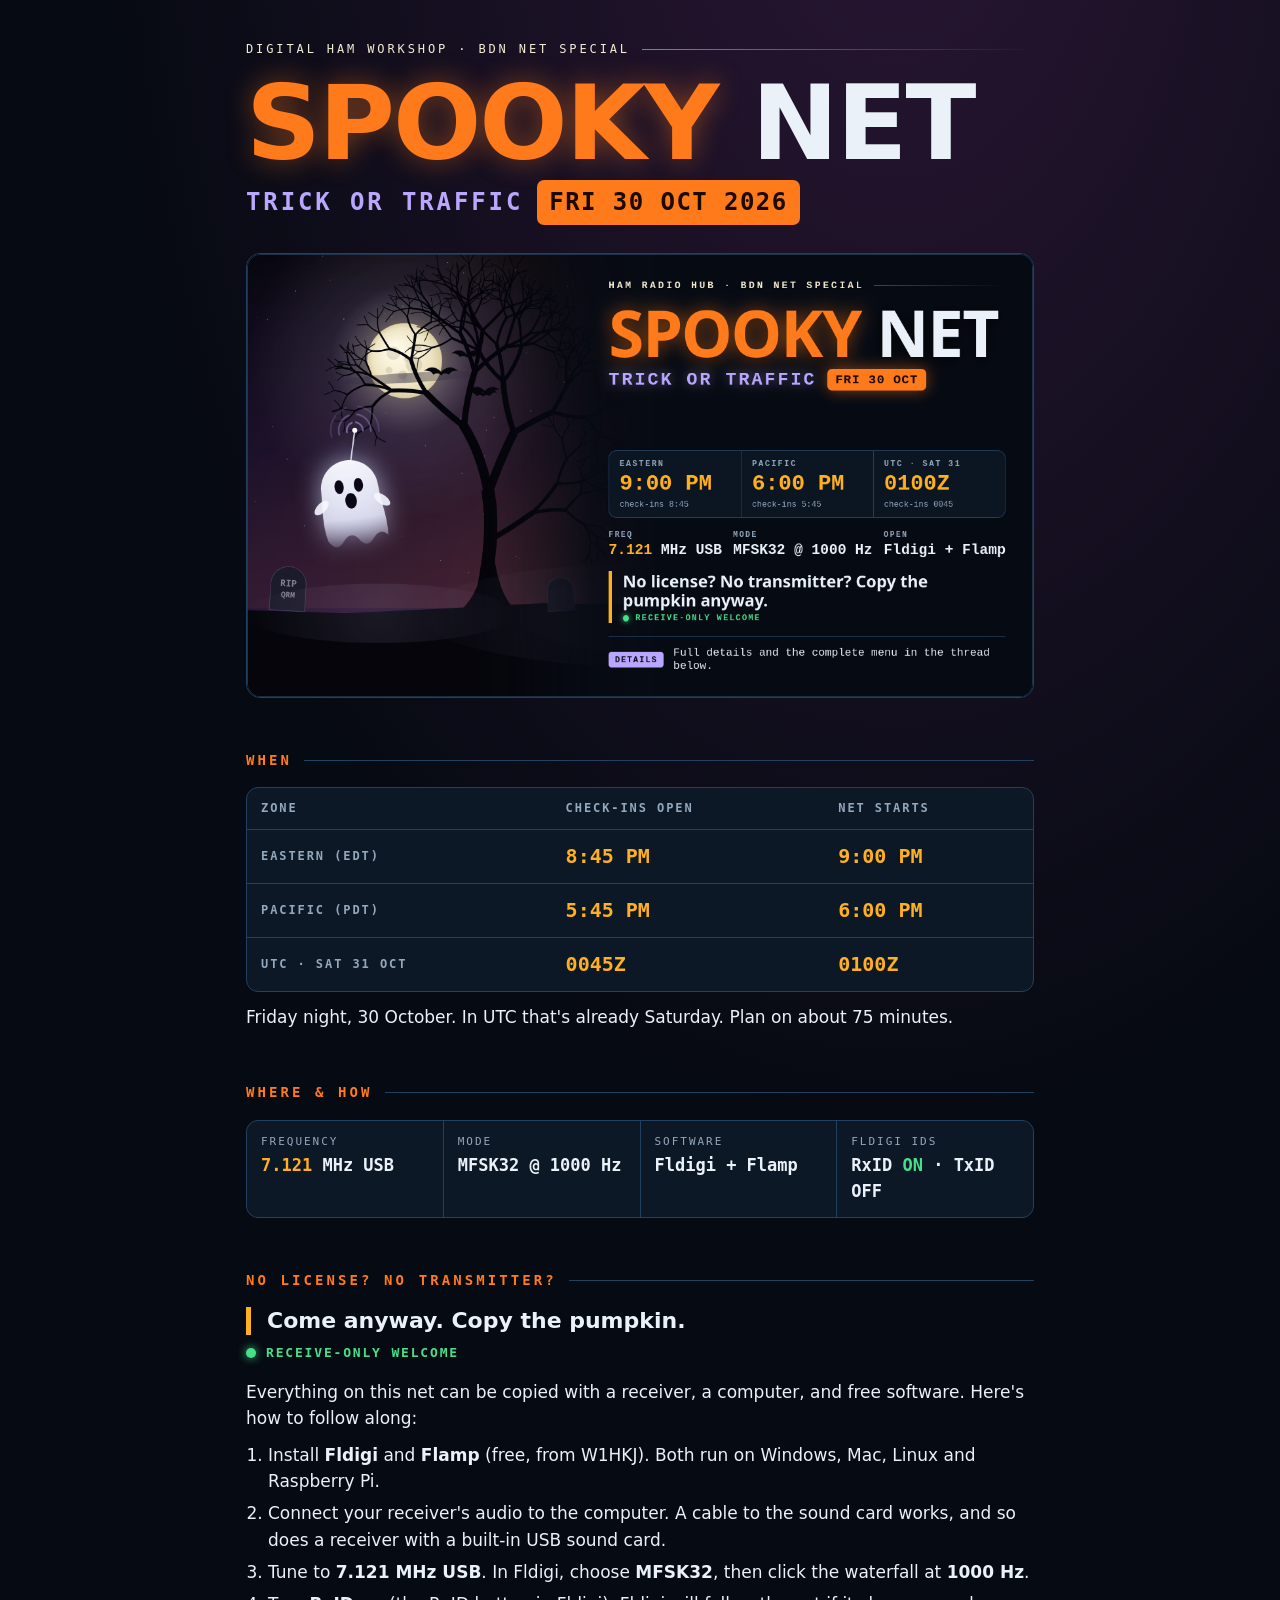
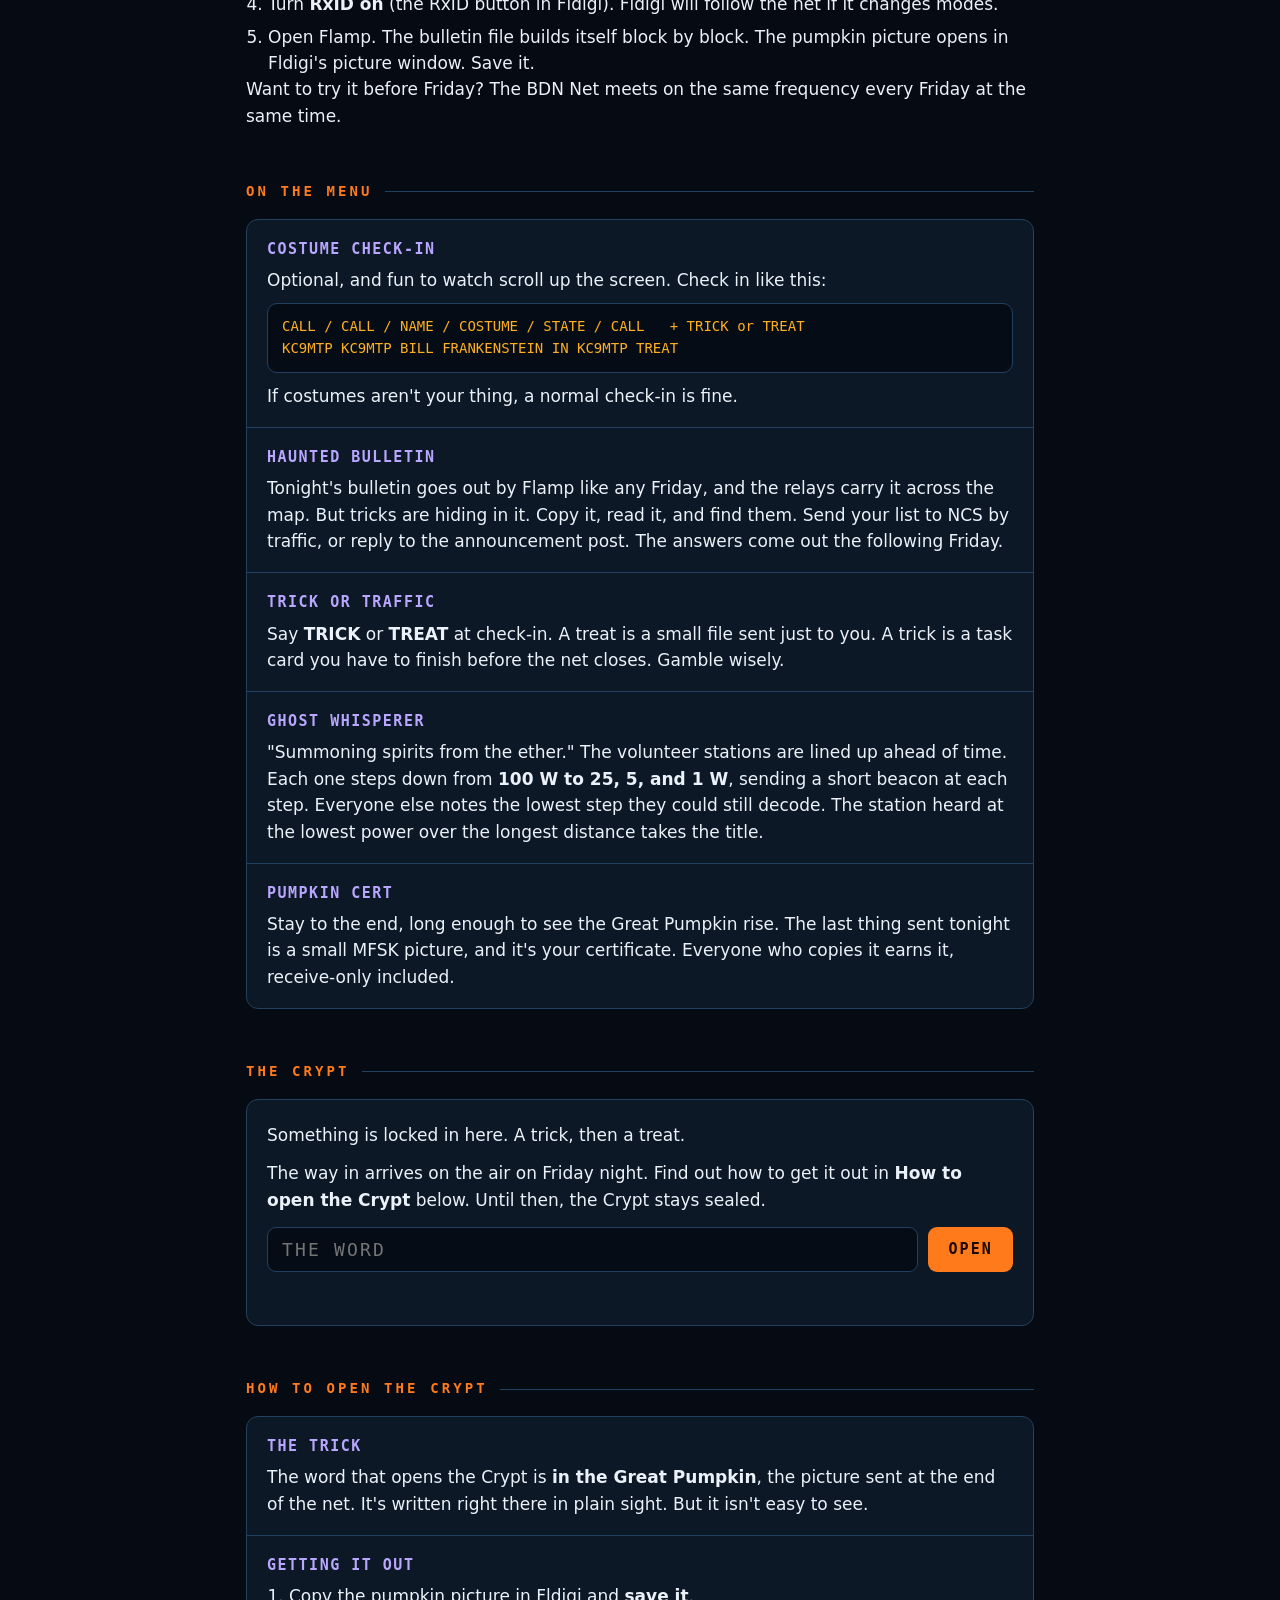
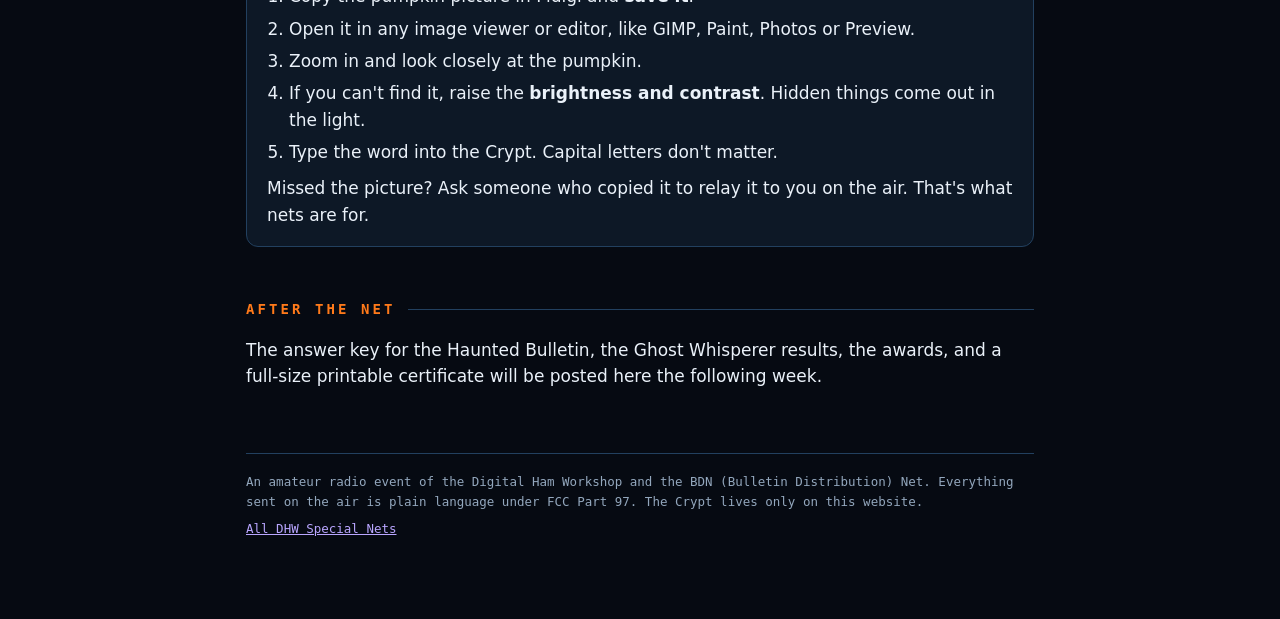
==== spooky-net-2026/index.html @ a7c60f9d "Spooky Net 2026 page, program landing page, and the Crypt Co-Authored-By: Claude Opus 5.5 <noreply@a" ====
<!doctype html>
<html lang="en">
<head>
<meta charset="utf-8">
<meta name="viewport" content="width=device-width, initial-scale=1">
<title>Spooky Net 2026 · Trick or Traffic</title>
<meta name="description" content="A Halloween special net on 40 meters. Fri 30 Oct 2026, 9:00 PM ET / 6:00 PM PT / 0100Z Sat. 7.121 MHz USB, MFSK32. Receive-only welcome.">
<meta property="og:title" content="Spooky Net 2026 · Trick or Traffic">
<meta property="og:description" content="Halloween special net. Fri 30 Oct, 9 PM ET / 6 PM PT / 0100Z. 7.121 USB, MFSK32 @ 1000 Hz. No license needed to copy.">
<meta property="og:image" content="https://bill-johnson.github.io/DHW-Special-Nets/spooky-net-2026/assets/spooky_net_2026.png">
<meta name="twitter:card" content="summary_large_image">
<style>
  :root{
    --ground:#060a12; --panel:#0d1826; --line:#22405f; --text:#eaf1f9; --muted:#93a7bd;
    --amber:#ffb020; --green:#46e08a; --coral:#ff6a45;
    --pumpkin:#ff7a1a; --spectre:#b9a6ff; --moon:#f3ecd2;
    --mono:"DejaVu Sans Mono",ui-monospace,"SF Mono",Menlo,Consolas,"Liberation Mono",monospace;
    --sans:system-ui,-apple-system,"Segoe UI",Roboto,Helvetica,Arial,sans-serif;
  }
  *{box-sizing:border-box;margin:0;padding:0;}
  html{background:var(--ground);}
  body{font-family:var(--sans);color:var(--text);background:
      radial-gradient(90% 50% at 70% -5%, #2a1634 0%, rgba(6,10,18,0) 70%), var(--ground);
    line-height:1.55;font-size:17px;}
  main{max-width:820px;margin:0 auto;padding:40px 16px 80px;}
  a{color:var(--spectre);}
  .eyebrow{font-family:var(--mono);font-size:12px;letter-spacing:.24em;text-transform:uppercase;color:var(--moon);
    display:flex;align-items:center;gap:12px;}
  .eyebrow::after{content:"";flex:1;height:1px;background:linear-gradient(to right,rgba(243,236,210,.5),transparent);}
  h1{font-weight:900;text-transform:uppercase;line-height:.9;letter-spacing:-.02em;font-size:clamp(52px,13vw,104px);margin:18px 0 10px;}
  h1 span{color:var(--pumpkin);text-shadow:0 0 28px rgba(255,122,26,.45);}
  .sub{font-family:var(--mono);font-weight:700;text-transform:uppercase;letter-spacing:.12em;color:var(--spectre);
    font-size:clamp(17px,4vw,24px);display:flex;flex-wrap:wrap;align-items:center;gap:14px;}
  .date{background:var(--pumpkin);color:#1a0a00;padding:4px 12px;border-radius:7px;letter-spacing:.06em;}
  .hero img{display:block;width:100%;height:auto;border:1px solid var(--line);border-radius:14px;margin-top:28px;}
  h2{font-family:var(--mono);font-size:14px;letter-spacing:.22em;text-transform:uppercase;color:var(--pumpkin);
    margin:52px 0 16px;display:flex;align-items:center;gap:12px;}
  h2::after{content:"";flex:1;height:1px;background:var(--line);}
  p+p{margin-top:12px;}
  .panel{background:var(--panel);border:1px solid var(--line);border-radius:12px;}
  table{width:100%;border-collapse:collapse;font-family:var(--mono);}
  th,td{text-align:left;padding:11px 14px;border-top:1px solid var(--line);}
  tr:first-child th,tr:first-child td{border-top:0;}
  th{color:var(--muted);font-weight:700;font-size:12px;letter-spacing:.16em;text-transform:uppercase;}
  td.t{color:var(--amber);font-weight:700;font-size:20px;white-space:nowrap;}
  .kv{display:grid;grid-template-columns:repeat(auto-fit,minmax(170px,1fr));gap:1px;background:var(--line);
    border:1px solid var(--line);border-radius:12px;overflow:hidden;}
  .kv div{background:var(--panel);padding:12px 14px;display:flex;flex-direction:column;gap:2px;}
  .kv .k{font-family:var(--mono);font-size:11px;letter-spacing:.18em;text-transform:uppercase;color:var(--muted);}
  .kv .v{font-family:var(--mono);font-weight:700;}
  .kv .v b{color:var(--amber);} .kv .v i{color:var(--green);font-style:normal;}
  .seg{padding:18px 20px;border-top:1px solid var(--line);}
  .seg:first-child{border-top:0;}
  .seg h3{font-family:var(--mono);font-size:15px;letter-spacing:.1em;text-transform:uppercase;color:var(--spectre);margin-bottom:6px;}
  code,pre{font-family:var(--mono);}
  code{color:var(--amber);font-size:.92em;overflow-wrap:anywhere;}
  pre.box{background:#050c16;border:1px solid var(--line);border-radius:10px;padding:12px 14px;margin-top:10px;
    color:var(--amber);font-size:14px;white-space:pre-wrap;overflow-wrap:anywhere;}
  ol,ul{padding-left:22px;} li+li{margin-top:6px;}
  .hook{border-left:5px solid var(--amber);padding-left:16px;font-weight:800;font-size:22px;line-height:1.25;}
  .led{font-family:var(--mono);font-weight:700;font-size:13px;letter-spacing:.14em;text-transform:uppercase;color:var(--green);
    display:flex;align-items:center;gap:10px;margin-top:8px;}
  .led::before{content:"";width:10px;height:10px;border-radius:50%;background:var(--green);box-shadow:0 0 10px rgba(70,224,138,.9);}
  /* the crypt */
  .crypt{padding:22px 20px;}
  .crypt form{display:flex;flex-wrap:wrap;gap:10px;margin-top:14px;}
  .crypt input{flex:1 1 220px;min-width:0;font-family:var(--mono);font-size:18px;letter-spacing:.12em;text-transform:uppercase;
    color:var(--text);background:#050c16;border:1px solid var(--line);border-radius:9px;padding:11px 14px;}
  .crypt button{font-family:var(--mono);font-weight:700;font-size:15px;letter-spacing:.14em;text-transform:uppercase;
    color:#1a0a00;background:var(--pumpkin);border:0;border-radius:9px;padding:11px 20px;cursor:pointer;}
  .crypt input:focus-visible,.crypt button:focus-visible{outline:2px solid var(--spectre);outline-offset:2px;}
  #cryptmsg{font-family:var(--mono);font-size:14px;margin-top:12px;color:var(--muted);min-height:1.4em;}
  #cryptmsg.bad{color:var(--coral);} #cryptmsg.good{color:var(--green);}
  #treat{display:none;margin-top:16px;background:#050c16;border:1px solid var(--green);border-radius:10px;padding:16px;
    font-family:var(--mono);font-size:14px;line-height:1.5;white-space:pre-wrap;overflow-wrap:anywhere;color:var(--text);}
  footer{margin-top:64px;padding-top:18px;border-top:1px solid var(--line);font-family:var(--mono);font-size:12.5px;color:var(--muted);}
  footer p+p{margin-top:8px;}
</style>
</head>
<body>
<main>

<header class="hero">
  <div class="eyebrow">Digital Ham Workshop · BDN Net Special</div>
  <h1><span>Spooky</span> Net</h1>
  <div class="sub">Trick or Traffic <span class="date">FRI 30 OCT 2026</span></div>
  <img src="assets/spooky_net_2026.png" width="1200" height="675" alt="Spooky Net 2026 promo card: a ghost with an antenna beside a dead tree under a full moon.">
</header>

<h2>When</h2>
<div class="panel">
  <table>
    <tr><th>Zone</th><th>Check-ins open</th><th>Net starts</th></tr>
    <tr><th>Eastern (EDT)</th><td class="t">8:45 PM</td><td class="t">9:00 PM</td></tr>
    <tr><th>Pacific (PDT)</th><td class="t">5:45 PM</td><td class="t">6:00 PM</td></tr>
    <tr><th>UTC · Sat 31 Oct</th><td class="t">0045Z</td><td class="t">0100Z</td></tr>
  </table>
</div>
<p style="margin-top:12px">Friday night, 30 October. In UTC that's already Saturday. Plan on about 75 minutes.</p>

<h2>Where &amp; how</h2>
<div class="kv">
  <div><span class="k">Frequency</span><span class="v"><b>7.121</b> MHz USB</span></div>
  <div><span class="k">Mode</span><span class="v">MFSK32 @ 1000 Hz</span></div>
  <div><span class="k">Software</span><span class="v">Fldigi + Flamp</span></div>
  <div><span class="k">Fldigi IDs</span><span class="v">RxID <i>ON</i> · TxID OFF</span></div>
</div>

<h2>No license? No transmitter?</h2>
<p class="hook">Come anyway. Copy the pumpkin.</p>
<div class="led">Receive-only welcome</div>
<p style="margin-top:16px">Everything on this net can be copied with a receiver, a computer, and free software. Here's how to follow along:</p>
<ol style="margin-top:10px">
  <li>Install <b>Fldigi</b> and <b>Flamp</b> (free, from W1HKJ). Both run on Windows, Mac, Linux and Raspberry Pi.</li>
  <li>Connect your receiver's audio to the computer. A cable to the sound card works, and so does a receiver with a built-in USB sound card.</li>
  <li>Tune to <b>7.121 MHz USB</b>. In Fldigi, choose <b>MFSK32</b>, then click the waterfall at <b>1000 Hz</b>.</li>
  <li>Turn <b>RxID on</b> (the RxID button in Fldigi). Fldigi will follow the net if it changes modes.</li>
  <li>Open Flamp. The bulletin file builds itself block by block. The pumpkin picture opens in Fldigi's picture window. Save it.</li>
</ol>
<p>Want to try it before Friday? The BDN Net meets on the same frequency every Friday at the same time.</p>

<h2>On the menu</h2>
<div class="panel">
  <div class="seg">
    <h3>Costume check-in</h3>
    <p>Optional, and fun to watch scroll up the screen. Check in like this:</p>
    <pre class="box">CALL / CALL / NAME / COSTUME / STATE / CALL   + TRICK or TREAT
KC9MTP KC9MTP BILL FRANKENSTEIN IN KC9MTP TREAT</pre>
    <p style="margin-top:10px">If costumes aren't your thing, a normal check-in is fine.</p>
  </div>
  <div class="seg">
    <h3>Haunted Bulletin</h3>
    <p>Tonight's bulletin goes out by Flamp like any Friday, and the relays carry it across the map. But tricks are hiding in it. Copy it, read it, and find them. Send your list to NCS by traffic, or reply to the announcement post. The answers come out the following Friday.</p>
  </div>
  <div class="seg">
    <h3>Trick or Traffic</h3>
    <p>Say <b>TRICK</b> or <b>TREAT</b> at check-in. A treat is a small file sent just to you. A trick is a task card you have to finish before the net closes. Gamble wisely.</p>
  </div>
  <div class="seg">
    <h3>Ghost Whisperer</h3>
    <p>"Summoning spirits from the ether." The volunteer stations are lined up ahead of time. Each one steps down from <b>100 W to 25, 5, and 1 W</b>, sending a short beacon at each step. Everyone else notes the lowest step they could still decode. The station heard at the lowest power over the longest distance takes the title.</p>
  </div>
  <div class="seg">
    <h3>Pumpkin Cert</h3>
    <p>Stay to the end, long enough to see the Great Pumpkin rise. The last thing sent tonight is a small MFSK picture, and it's your certificate. Everyone who copies it earns it, receive-only included.</p>
  </div>
</div>

<h2>The Crypt</h2>
<div class="panel crypt">
  <p>Something is locked in here. A trick, then a treat.</p>
  <p>The way in arrives on the air on Friday night. Find out how to get it out in <b>How to open the Crypt</b> below. Until then, the Crypt stays sealed.</p>
  <form id="cryptform" autocomplete="off">
    <label for="pw" style="position:absolute;left:-9999px">Password</label>
    <input id="pw" name="pw" type="text" placeholder="THE WORD" spellcheck="false" autocapitalize="characters">
    <button type="submit">Open</button>
  </form>
  <div id="cryptmsg" role="status" aria-live="polite"></div>
  <div id="treat"></div>
</div>

<h2>How to open the Crypt</h2>
<div class="panel">
  <div class="seg">
    <h3>The trick</h3>
    <p>The word that opens the Crypt is <b>in the Great Pumpkin</b>, the picture sent at the end of the net. It's written right there in plain sight. But it isn't easy to see.</p>
  </div>
  <div class="seg">
    <h3>Getting it out</h3>
    <ol>
      <li>Copy the pumpkin picture in Fldigi and <b>save it</b>.</li>
      <li>Open it in any image viewer or editor, like GIMP, Paint, Photos or Preview.</li>
      <li>Zoom in and look closely at the pumpkin.</li>
      <li>If you can't find it, raise the <b>brightness and contrast</b>. Hidden things come out in the light.</li>
      <li>Type the word into the Crypt. Capital letters don't matter.</li>
    </ol>
    <p style="margin-top:10px">Missed the picture? Ask someone who copied it to relay it to you on the air. That's what nets are for.</p>
  </div>
</div>

<h2>After the net</h2>
<p>The answer key for the Haunted Bulletin, the Ghost Whisperer results, the awards, and a full-size printable certificate will be posted here the following week.</p>

<footer>
  <p>An amateur radio event of the Digital Ham Workshop and the BDN (Bulletin Distribution) Net. Everything sent on the air is plain language under FCC Part 97. The Crypt lives only on this website.</p>
  <p><a href="../">All DHW Special Nets</a></p>
</footer>

</main>

<script>
/* The Crypt: AES-256-GCM, key from PBKDF2-SHA256 (100k), same file layout as the
   FOXLOG tools: salt(16) | iv(12) | ciphertext+tag. Sealed with seal_crypt.py.
   The password is normalized: letters and digits only, upper case.             */
(function(){
  var form=document.getElementById('cryptform'), pw=document.getElementById('pw'),
      msg=document.getElementById('cryptmsg'), out=document.getElementById('treat');
  function say(t,cls){msg.textContent=t;msg.className=cls||'';}
  function norm(s){return s.toUpperCase().replace(/[^A-Z0-9]/g,'');}
  form.addEventListener('submit',async function(e){
    e.preventDefault();
    var word=norm(pw.value);
    if(!word){say('Say the word.','bad');return;}
    if(!(window.crypto&&crypto.subtle)){say('This browser cannot open the Crypt. Try a current Firefox, Chrome, Edge or Safari.','bad');return;}
    say('The lid creaks...');
    var buf;
    try{
      var r=await fetch('crypt.enc',{cache:'no-store'});
      if(!r.ok) throw 0;
      buf=new Uint8Array(await r.arrayBuffer());
    }catch(_){say('The Crypt is still sealed. Come back after the net on Friday night.','bad');return;}
    try{
      var salt=buf.slice(0,16), iv=buf.slice(16,28), ct=buf.slice(28);
      var base=await crypto.subtle.importKey('raw',new TextEncoder().encode(word),'PBKDF2',false,['deriveKey']);
      var key=await crypto.subtle.deriveKey({name:'PBKDF2',salt:salt,iterations:100000,hash:'SHA-256'},
              base,{name:'AES-GCM',length:256},false,['decrypt']);
      var plain=await crypto.subtle.decrypt({name:'AES-GCM',iv:iv},key,ct);
      out.textContent=new TextDecoder().decode(plain);
      out.style.display='block';
      say('You survived. Here is your treat.','good');
    }catch(_){
      out.style.display='none';
      say('Wrong word. The spirits laugh at you. Look closer at the pumpkin.','bad');
    }
  });
})();
</script>
</body>
</html>
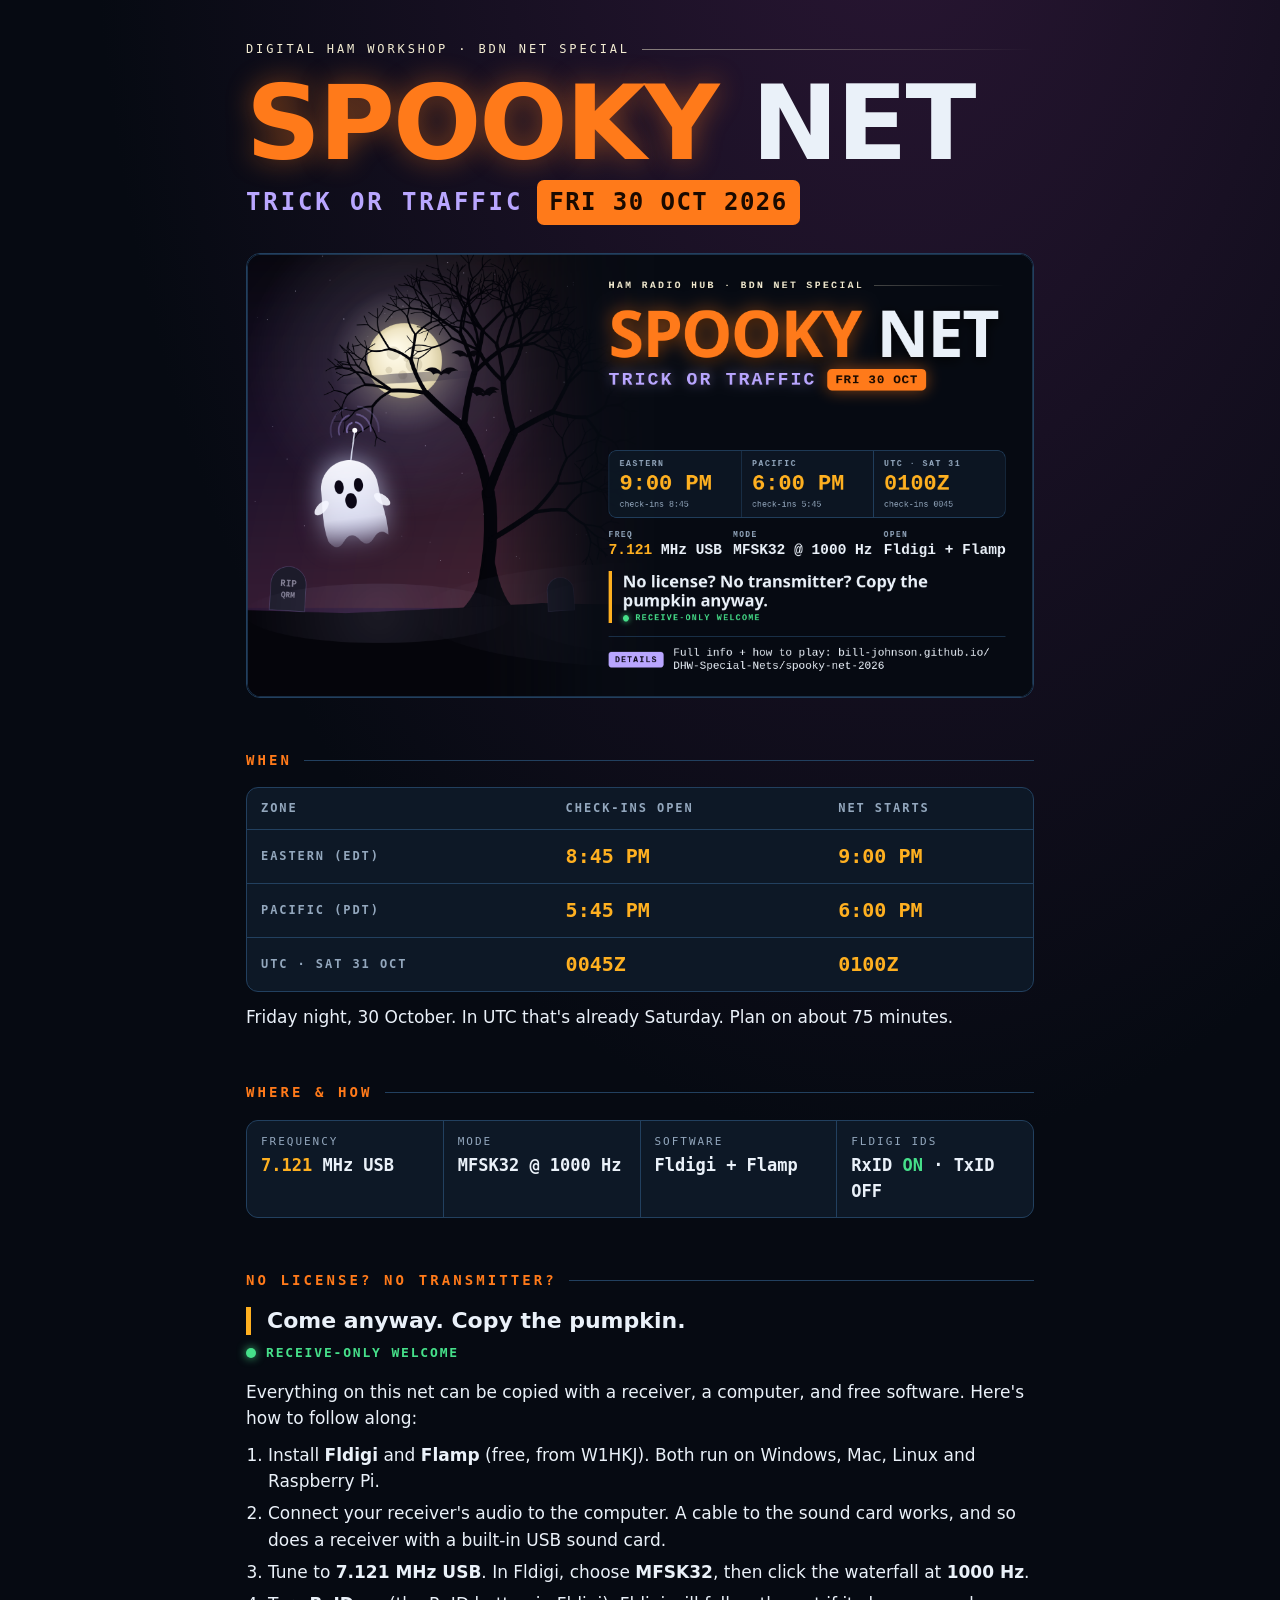
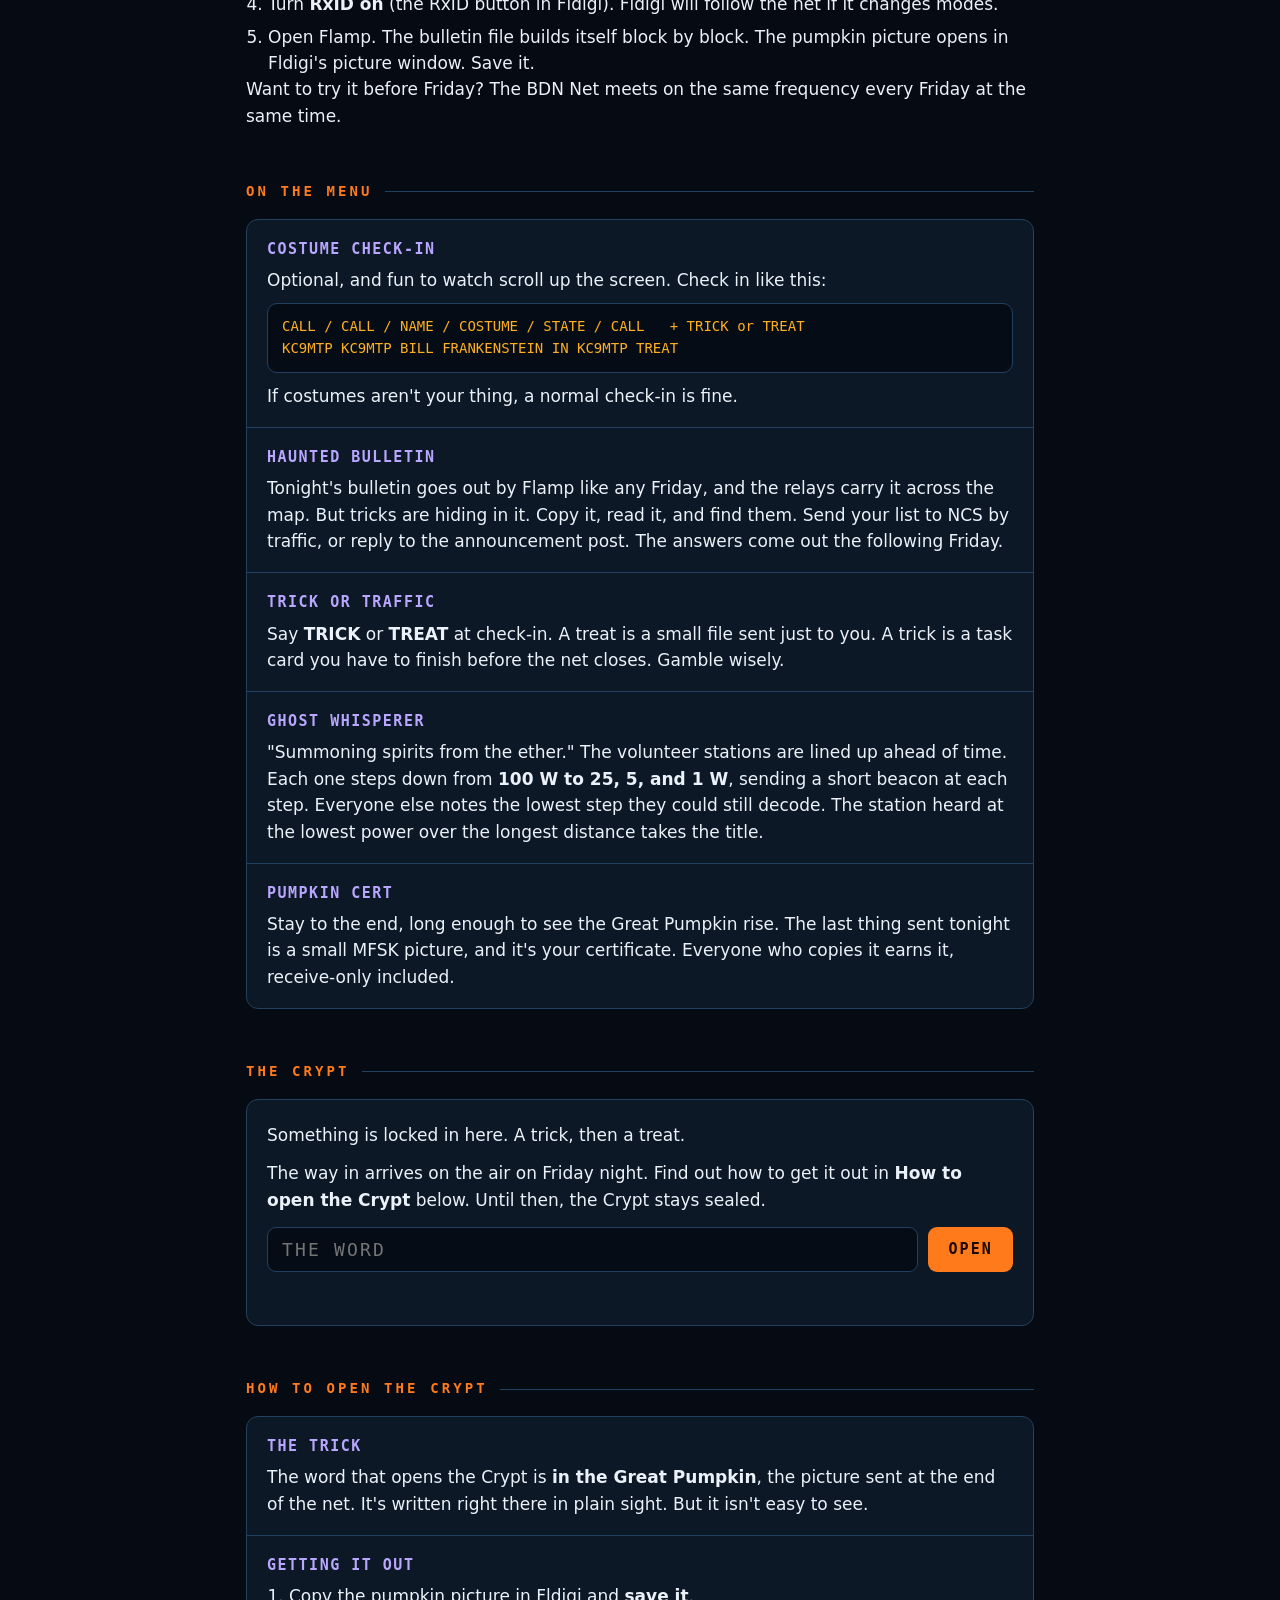
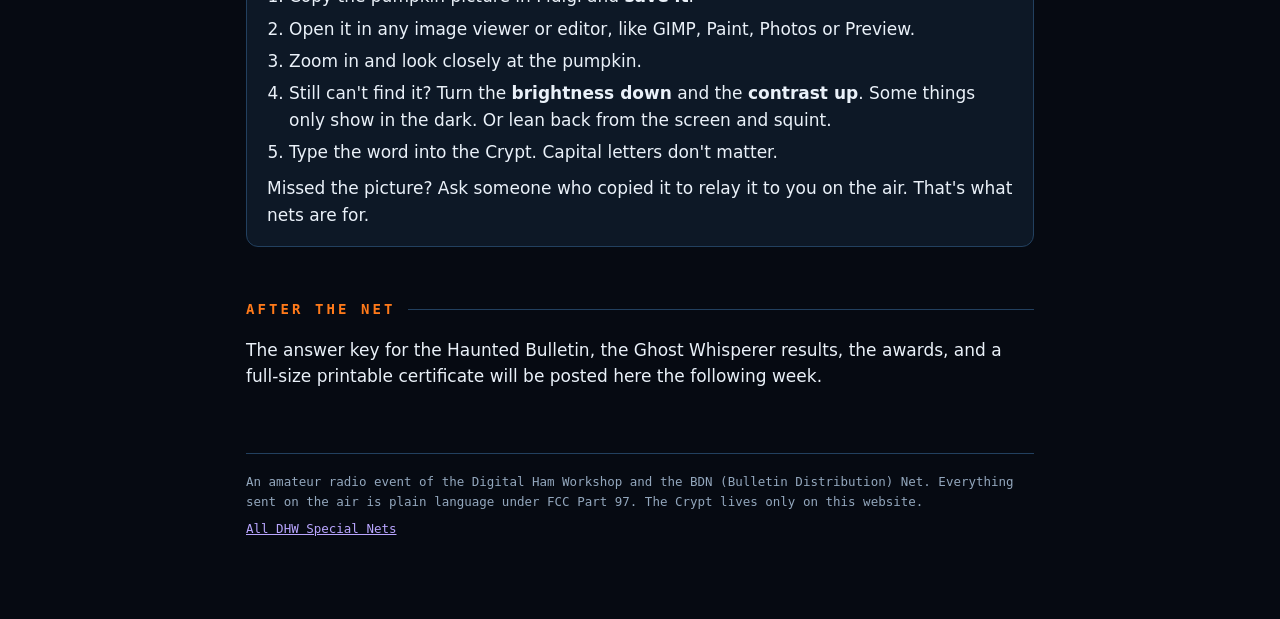
==== commit a5bb7412: "Crypt how-to: reveal with brightness down and contrast up Co-Authored-By: Claude Opus 5.5 <noreply@a" ====
--- a/spooky-net-2026/index.html
+++ b/spooky-net-2026/index.html
@@ -171,7 +171,7 @@
       <li>Copy the pumpkin picture in Fldigi and <b>save it</b>.</li>
       <li>Open it in any image viewer or editor, like GIMP, Paint, Photos or Preview.</li>
       <li>Zoom in and look closely at the pumpkin.</li>
-      <li>If you can't find it, raise the <b>brightness and contrast</b>. Hidden things come out in the light.</li>
+      <li>Still can't find it? Turn the <b>brightness down</b> and the <b>contrast up</b>. Some things only show in the dark. Or lean back from the screen and squint.</li>
       <li>Type the word into the Crypt. Capital letters don't matter.</li>
     </ol>
     <p style="margin-top:10px">Missed the picture? Ask someone who copied it to relay it to you on the air. That's what nets are for.</p>
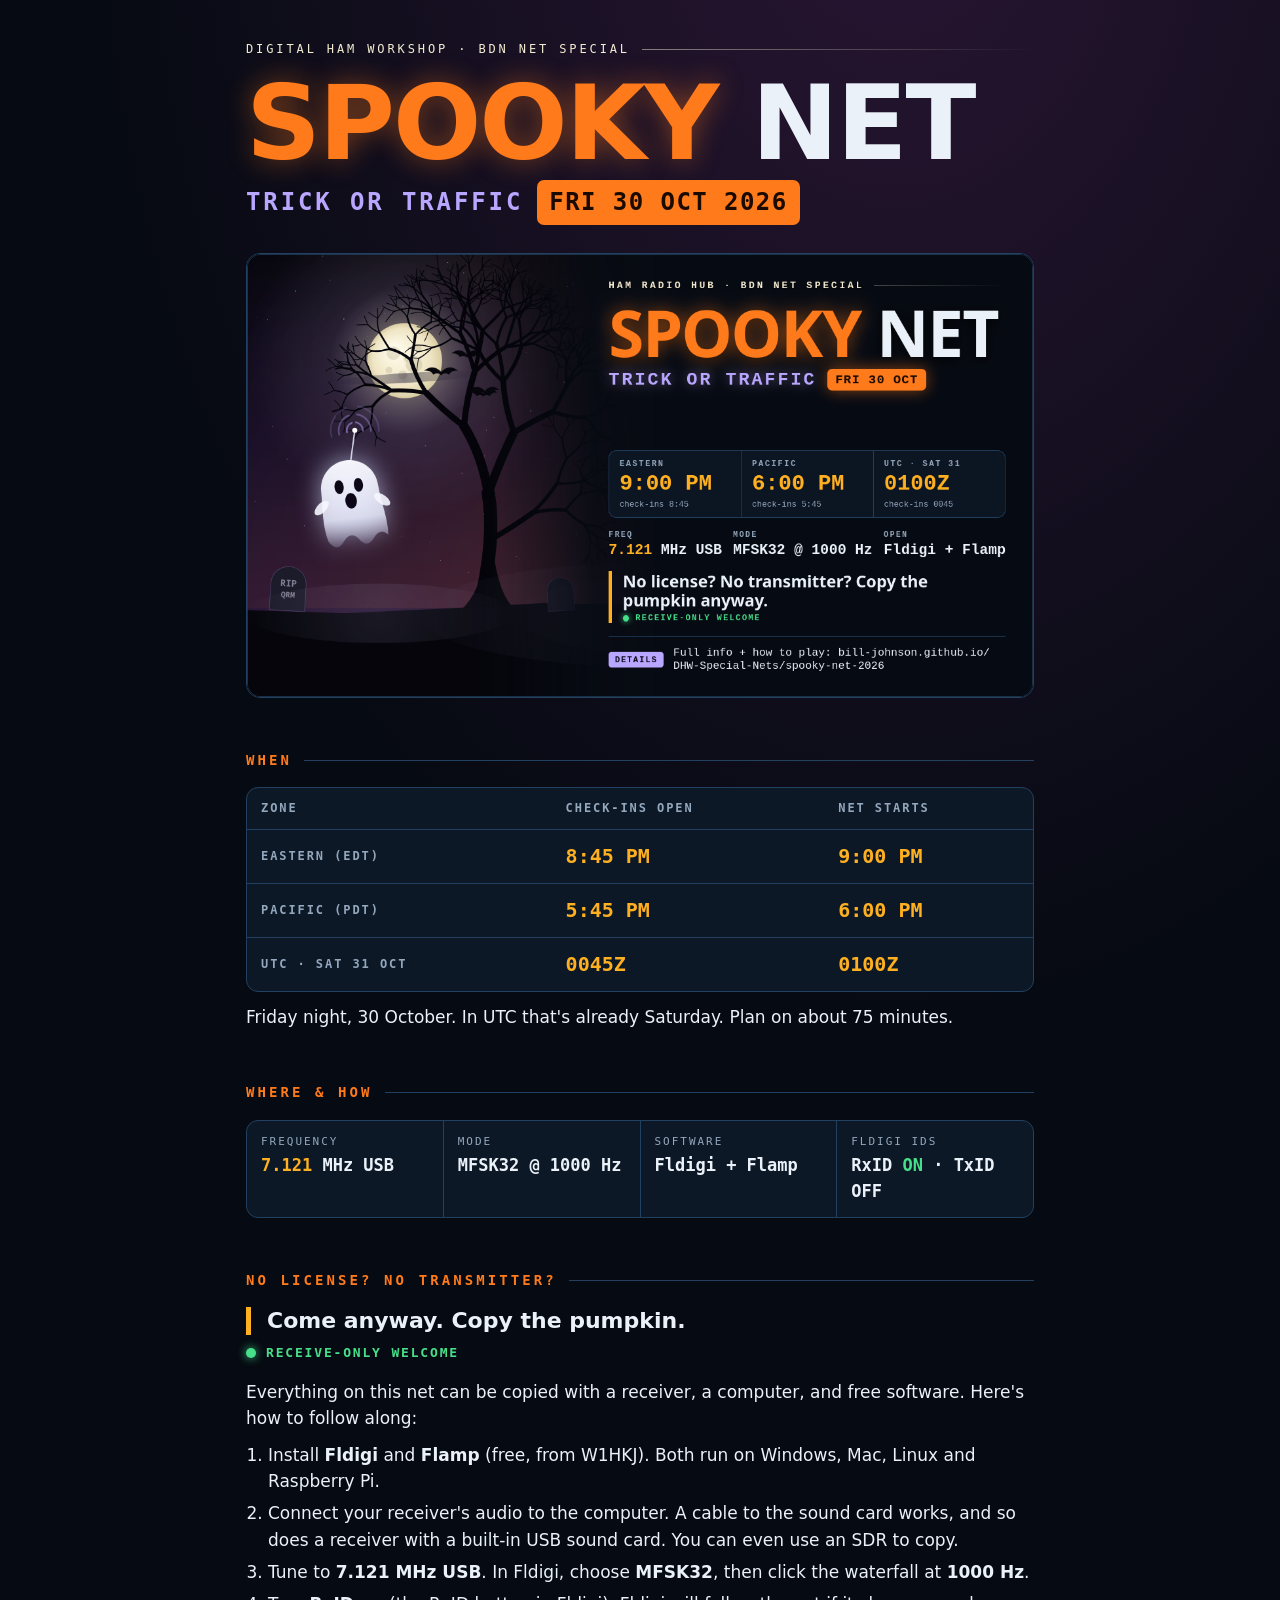
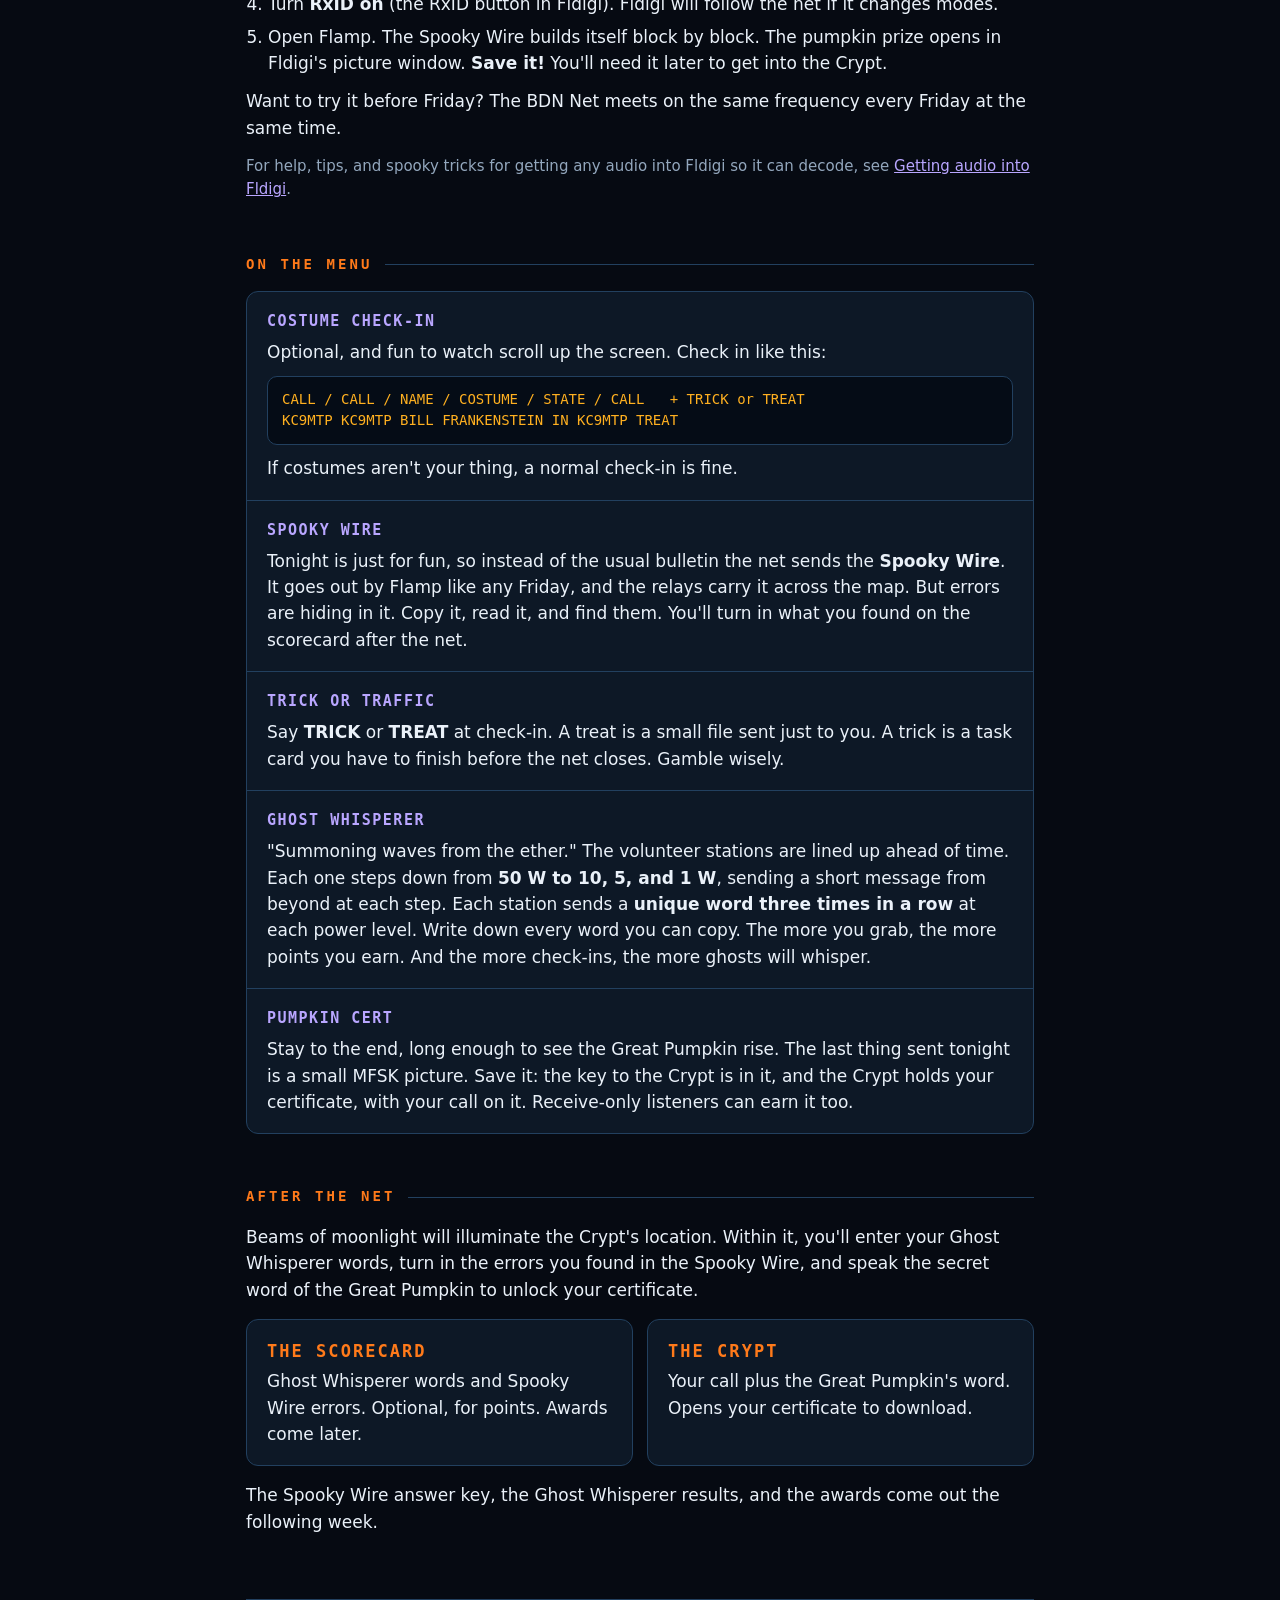
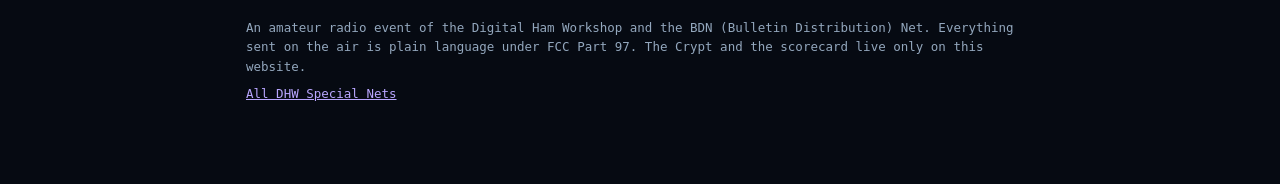
==== commit 9e167fd2: "Spooky Net: just-for-fun rework -- scorecard, Crypt certificate, Fldigi help Event page takes the Pa" ====
--- a/spooky-net-2026/index.html
+++ b/spooky-net-2026/index.html
@@ -9,73 +9,7 @@
 <meta property="og:description" content="Halloween special net. Fri 30 Oct, 9 PM ET / 6 PM PT / 0100Z. 7.121 USB, MFSK32 @ 1000 Hz. No license needed to copy.">
 <meta property="og:image" content="https://bill-johnson.github.io/DHW-Special-Nets/spooky-net-2026/assets/spooky_net_2026.png">
 <meta name="twitter:card" content="summary_large_image">
-<style>
-  :root{
-    --ground:#060a12; --panel:#0d1826; --line:#22405f; --text:#eaf1f9; --muted:#93a7bd;
-    --amber:#ffb020; --green:#46e08a; --coral:#ff6a45;
-    --pumpkin:#ff7a1a; --spectre:#b9a6ff; --moon:#f3ecd2;
-    --mono:"DejaVu Sans Mono",ui-monospace,"SF Mono",Menlo,Consolas,"Liberation Mono",monospace;
-    --sans:system-ui,-apple-system,"Segoe UI",Roboto,Helvetica,Arial,sans-serif;
-  }
-  *{box-sizing:border-box;margin:0;padding:0;}
-  html{background:var(--ground);}
-  body{font-family:var(--sans);color:var(--text);background:
-      radial-gradient(90% 50% at 70% -5%, #2a1634 0%, rgba(6,10,18,0) 70%), var(--ground);
-    line-height:1.55;font-size:17px;}
-  main{max-width:820px;margin:0 auto;padding:40px 16px 80px;}
-  a{color:var(--spectre);}
-  .eyebrow{font-family:var(--mono);font-size:12px;letter-spacing:.24em;text-transform:uppercase;color:var(--moon);
-    display:flex;align-items:center;gap:12px;}
-  .eyebrow::after{content:"";flex:1;height:1px;background:linear-gradient(to right,rgba(243,236,210,.5),transparent);}
-  h1{font-weight:900;text-transform:uppercase;line-height:.9;letter-spacing:-.02em;font-size:clamp(52px,13vw,104px);margin:18px 0 10px;}
-  h1 span{color:var(--pumpkin);text-shadow:0 0 28px rgba(255,122,26,.45);}
-  .sub{font-family:var(--mono);font-weight:700;text-transform:uppercase;letter-spacing:.12em;color:var(--spectre);
-    font-size:clamp(17px,4vw,24px);display:flex;flex-wrap:wrap;align-items:center;gap:14px;}
-  .date{background:var(--pumpkin);color:#1a0a00;padding:4px 12px;border-radius:7px;letter-spacing:.06em;}
-  .hero img{display:block;width:100%;height:auto;border:1px solid var(--line);border-radius:14px;margin-top:28px;}
-  h2{font-family:var(--mono);font-size:14px;letter-spacing:.22em;text-transform:uppercase;color:var(--pumpkin);
-    margin:52px 0 16px;display:flex;align-items:center;gap:12px;}
-  h2::after{content:"";flex:1;height:1px;background:var(--line);}
-  p+p{margin-top:12px;}
-  .panel{background:var(--panel);border:1px solid var(--line);border-radius:12px;}
-  table{width:100%;border-collapse:collapse;font-family:var(--mono);}
-  th,td{text-align:left;padding:11px 14px;border-top:1px solid var(--line);}
-  tr:first-child th,tr:first-child td{border-top:0;}
-  th{color:var(--muted);font-weight:700;font-size:12px;letter-spacing:.16em;text-transform:uppercase;}
-  td.t{color:var(--amber);font-weight:700;font-size:20px;white-space:nowrap;}
-  .kv{display:grid;grid-template-columns:repeat(auto-fit,minmax(170px,1fr));gap:1px;background:var(--line);
-    border:1px solid var(--line);border-radius:12px;overflow:hidden;}
-  .kv div{background:var(--panel);padding:12px 14px;display:flex;flex-direction:column;gap:2px;}
-  .kv .k{font-family:var(--mono);font-size:11px;letter-spacing:.18em;text-transform:uppercase;color:var(--muted);}
-  .kv .v{font-family:var(--mono);font-weight:700;}
-  .kv .v b{color:var(--amber);} .kv .v i{color:var(--green);font-style:normal;}
-  .seg{padding:18px 20px;border-top:1px solid var(--line);}
-  .seg:first-child{border-top:0;}
-  .seg h3{font-family:var(--mono);font-size:15px;letter-spacing:.1em;text-transform:uppercase;color:var(--spectre);margin-bottom:6px;}
-  code,pre{font-family:var(--mono);}
-  code{color:var(--amber);font-size:.92em;overflow-wrap:anywhere;}
-  pre.box{background:#050c16;border:1px solid var(--line);border-radius:10px;padding:12px 14px;margin-top:10px;
-    color:var(--amber);font-size:14px;white-space:pre-wrap;overflow-wrap:anywhere;}
-  ol,ul{padding-left:22px;} li+li{margin-top:6px;}
-  .hook{border-left:5px solid var(--amber);padding-left:16px;font-weight:800;font-size:22px;line-height:1.25;}
-  .led{font-family:var(--mono);font-weight:700;font-size:13px;letter-spacing:.14em;text-transform:uppercase;color:var(--green);
-    display:flex;align-items:center;gap:10px;margin-top:8px;}
-  .led::before{content:"";width:10px;height:10px;border-radius:50%;background:var(--green);box-shadow:0 0 10px rgba(70,224,138,.9);}
-  /* the crypt */
-  .crypt{padding:22px 20px;}
-  .crypt form{display:flex;flex-wrap:wrap;gap:10px;margin-top:14px;}
-  .crypt input{flex:1 1 220px;min-width:0;font-family:var(--mono);font-size:18px;letter-spacing:.12em;text-transform:uppercase;
-    color:var(--text);background:#050c16;border:1px solid var(--line);border-radius:9px;padding:11px 14px;}
-  .crypt button{font-family:var(--mono);font-weight:700;font-size:15px;letter-spacing:.14em;text-transform:uppercase;
-    color:#1a0a00;background:var(--pumpkin);border:0;border-radius:9px;padding:11px 20px;cursor:pointer;}
-  .crypt input:focus-visible,.crypt button:focus-visible{outline:2px solid var(--spectre);outline-offset:2px;}
-  #cryptmsg{font-family:var(--mono);font-size:14px;margin-top:12px;color:var(--muted);min-height:1.4em;}
-  #cryptmsg.bad{color:var(--coral);} #cryptmsg.good{color:var(--green);}
-  #treat{display:none;margin-top:16px;background:#050c16;border:1px solid var(--green);border-radius:10px;padding:16px;
-    font-family:var(--mono);font-size:14px;line-height:1.5;white-space:pre-wrap;overflow-wrap:anywhere;color:var(--text);}
-  footer{margin-top:64px;padding-top:18px;border-top:1px solid var(--line);font-family:var(--mono);font-size:12.5px;color:var(--muted);}
-  footer p+p{margin-top:8px;}
-</style>
+<link rel="stylesheet" href="spooky.css">
 </head>
 <body>
 <main>
@@ -112,12 +46,13 @@
 <p style="margin-top:16px">Everything on this net can be copied with a receiver, a computer, and free software. Here's how to follow along:</p>
 <ol style="margin-top:10px">
   <li>Install <b>Fldigi</b> and <b>Flamp</b> (free, from W1HKJ). Both run on Windows, Mac, Linux and Raspberry Pi.</li>
-  <li>Connect your receiver's audio to the computer. A cable to the sound card works, and so does a receiver with a built-in USB sound card.</li>
+  <li>Connect your receiver's audio to the computer. A cable to the sound card works, and so does a receiver with a built-in USB sound card. You can even use an SDR to copy.</li>
   <li>Tune to <b>7.121 MHz USB</b>. In Fldigi, choose <b>MFSK32</b>, then click the waterfall at <b>1000 Hz</b>.</li>
   <li>Turn <b>RxID on</b> (the RxID button in Fldigi). Fldigi will follow the net if it changes modes.</li>
-  <li>Open Flamp. The bulletin file builds itself block by block. The pumpkin picture opens in Fldigi's picture window. Save it.</li>
+  <li>Open Flamp. The Spooky Wire builds itself block by block. The pumpkin prize opens in Fldigi's picture window. <b>Save it!</b> You'll need it later to get into the Crypt.</li>
 </ol>
-<p>Want to try it before Friday? The BDN Net meets on the same frequency every Friday at the same time.</p>
+<p style="margin-top:12px">Want to try it before Friday? The BDN Net meets on the same frequency every Friday at the same time.</p>
+<p class="note" style="margin-top:14px">For help, tips, and spooky tricks for getting any audio into Fldigi so it can decode, see <a href="fldigi.html">Getting audio into Fldigi</a>.</p>
 
 <h2>On the menu</h2>
 <div class="panel">
@@ -129,8 +64,8 @@
     <p style="margin-top:10px">If costumes aren't your thing, a normal check-in is fine.</p>
   </div>
   <div class="seg">
-    <h3>Haunted Bulletin</h3>
-    <p>Tonight's bulletin goes out by Flamp like any Friday, and the relays carry it across the map. But tricks are hiding in it. Copy it, read it, and find them. Send your list to NCS by traffic, or reply to the announcement post. The answers come out the following Friday.</p>
+    <h3>Spooky Wire</h3>
+    <p>Tonight is just for fun, so instead of the usual bulletin the net sends the <b>Spooky Wire</b>. It goes out by Flamp like any Friday, and the relays carry it across the map. But errors are hiding in it. Copy it, read it, and find them. You'll turn in what you found on the scorecard after the net.</p>
   </div>
   <div class="seg">
     <h3>Trick or Traffic</h3>
@@ -138,91 +73,41 @@
   </div>
   <div class="seg">
     <h3>Ghost Whisperer</h3>
-    <p>"Summoning spirits from the ether." The volunteer stations are lined up ahead of time. Each one steps down from <b>100 W to 25, 5, and 1 W</b>, sending a short beacon at each step. Everyone else notes the lowest step they could still decode. The station heard at the lowest power over the longest distance takes the title.</p>
+    <p>"Summoning waves from the ether." The volunteer stations are lined up ahead of time. Each one steps down from <b>50 W to 10, 5, and 1 W</b>, sending a short message from beyond at each step. Each station sends a <b>unique word three times in a row</b> at each power level. Write down every word you can copy. The more you grab, the more points you earn. And the more check-ins, the more ghosts will whisper.</p>
   </div>
   <div class="seg">
     <h3>Pumpkin Cert</h3>
-    <p>Stay to the end, long enough to see the Great Pumpkin rise. The last thing sent tonight is a small MFSK picture, and it's your certificate. Everyone who copies it earns it, receive-only included.</p>
-  </div>
-</div>
-
-<h2>The Crypt</h2>
-<div class="panel crypt">
-  <p>Something is locked in here. A trick, then a treat.</p>
-  <p>The way in arrives on the air on Friday night. Find out how to get it out in <b>How to open the Crypt</b> below. Until then, the Crypt stays sealed.</p>
-  <form id="cryptform" autocomplete="off">
-    <label for="pw" style="position:absolute;left:-9999px">Password</label>
-    <input id="pw" name="pw" type="text" placeholder="THE WORD" spellcheck="false" autocapitalize="characters">
-    <button type="submit">Open</button>
-  </form>
-  <div id="cryptmsg" role="status" aria-live="polite"></div>
-  <div id="treat"></div>
-</div>
-
-<h2>How to open the Crypt</h2>
-<div class="panel">
-  <div class="seg">
-    <h3>The trick</h3>
-    <p>The word that opens the Crypt is <b>in the Great Pumpkin</b>, the picture sent at the end of the net. It's written right there in plain sight. But it isn't easy to see.</p>
-  </div>
-  <div class="seg">
-    <h3>Getting it out</h3>
-    <ol>
-      <li>Copy the pumpkin picture in Fldigi and <b>save it</b>.</li>
-      <li>Open it in any image viewer or editor, like GIMP, Paint, Photos or Preview.</li>
-      <li>Zoom in and look closely at the pumpkin.</li>
-      <li>Still can't find it? Turn the <b>brightness down</b> and the <b>contrast up</b>. Some things only show in the dark. Or lean back from the screen and squint.</li>
-      <li>Type the word into the Crypt. Capital letters don't matter.</li>
-    </ol>
-    <p style="margin-top:10px">Missed the picture? Ask someone who copied it to relay it to you on the air. That's what nets are for.</p>
+    <p>Stay to the end, long enough to see the Great Pumpkin rise. The last thing sent tonight is a small MFSK picture. Save it: the key to the Crypt is in it, and the Crypt holds your certificate, with your call on it. Receive-only listeners can earn it too.</p>
   </div>
 </div>
 
 <h2>After the net</h2>
-<p>The answer key for the Haunted Bulletin, the Ghost Whisperer results, the awards, and a full-size printable certificate will be posted here the following week.</p>
+<p>Beams of moonlight will illuminate the Crypt's location. Within it, you'll enter your Ghost Whisperer words, turn in the errors you found in the Spooky Wire, and speak the secret word of the Great Pumpkin to unlock your certificate.</p>
+<div id="moonlit" hidden>
+  <div class="doors">
+    <a class="door" href="scorecard.html"><b>The Scorecard</b>Ghost Whisperer words and Spooky Wire errors. Optional, for points. Awards come later.</a>
+    <a class="door" href="crypt.html"><b>The Crypt</b>Your call plus the Great Pumpkin's word. Opens your certificate to download.</a>
+  </div>
+</div>
+<div id="shadow" class="moon" style="margin-top:16px">The Crypt is still in shadow. The moon rises when the Great Pumpkin does, at the end of the net on Friday night.</div>
+<p style="margin-top:16px">The Spooky Wire answer key, the Ghost Whisperer results, and the awards come out the following week.</p>
 
 <footer>
-  <p>An amateur radio event of the Digital Ham Workshop and the BDN (Bulletin Distribution) Net. Everything sent on the air is plain language under FCC Part 97. The Crypt lives only on this website.</p>
+  <p>An amateur radio event of the Digital Ham Workshop and the BDN (Bulletin Distribution) Net. Everything sent on the air is plain language under FCC Part 97. The Crypt and the scorecard live only on this website.</p>
   <p><a href="../">All DHW Special Nets</a></p>
 </footer>
 
 </main>
 
 <script>
-/* The Crypt: AES-256-GCM, key from PBKDF2-SHA256 (100k), same file layout as the
-   FOXLOG tools: salt(16) | iv(12) | ciphertext+tag. Sealed with seal_crypt.py.
-   The password is normalized: letters and digits only, upper case.             */
+/* Moonrise: the Crypt and Scorecard links appear once the net reaches the
+   Great Pumpkin (10 PM EDT Fri 30 Oct = 0200Z Sat 31 Oct). ?moon shows them early for testing. */
 (function(){
-  var form=document.getElementById('cryptform'), pw=document.getElementById('pw'),
-      msg=document.getElementById('cryptmsg'), out=document.getElementById('treat');
-  function say(t,cls){msg.textContent=t;msg.className=cls||'';}
-  function norm(s){return s.toUpperCase().replace(/[^A-Z0-9]/g,'');}
-  form.addEventListener('submit',async function(e){
-    e.preventDefault();
-    var word=norm(pw.value);
-    if(!word){say('Say the word.','bad');return;}
-    if(!(window.crypto&&crypto.subtle)){say('This browser cannot open the Crypt. Try a current Firefox, Chrome, Edge or Safari.','bad');return;}
-    say('The lid creaks...');
-    var buf;
-    try{
-      var r=await fetch('crypt.enc',{cache:'no-store'});
-      if(!r.ok) throw 0;
-      buf=new Uint8Array(await r.arrayBuffer());
-    }catch(_){say('The Crypt is still sealed. Come back after the net on Friday night.','bad');return;}
-    try{
-      var salt=buf.slice(0,16), iv=buf.slice(16,28), ct=buf.slice(28);
-      var base=await crypto.subtle.importKey('raw',new TextEncoder().encode(word),'PBKDF2',false,['deriveKey']);
-      var key=await crypto.subtle.deriveKey({name:'PBKDF2',salt:salt,iterations:100000,hash:'SHA-256'},
-              base,{name:'AES-GCM',length:256},false,['decrypt']);
-      var plain=await crypto.subtle.decrypt({name:'AES-GCM',iv:iv},key,ct);
-      out.textContent=new TextDecoder().decode(plain);
-      out.style.display='block';
-      say('You survived. Here is your treat.','good');
-    }catch(_){
-      out.style.display='none';
-      say('Wrong word. The spirits laugh at you. Look closer at the pumpkin.','bad');
-    }
-  });
+  var MOONRISE=Date.parse('2026-10-31T02:00:00Z');
+  if(Date.now()>=MOONRISE||/[?&]moon\b/.test(location.search)){
+    document.getElementById('moonlit').hidden=false;
+    document.getElementById('shadow').hidden=true;
+  }
 })();
 </script>
 </body>
--- a/spooky-net-2026/spooky.css
+++ b/spooky-net-2026/spooky.css
@@ -0,0 +1,89 @@
+:root{
+  --ground:#060a12; --panel:#0d1826; --line:#22405f; --text:#eaf1f9; --muted:#93a7bd;
+  --amber:#ffb020; --green:#46e08a; --coral:#ff6a45;
+  --pumpkin:#ff7a1a; --spectre:#b9a6ff; --moon:#f3ecd2;
+  --mono:"DejaVu Sans Mono",ui-monospace,"SF Mono",Menlo,Consolas,"Liberation Mono",monospace;
+  --sans:system-ui,-apple-system,"Segoe UI",Roboto,Helvetica,Arial,sans-serif;
+}
+*{box-sizing:border-box;margin:0;padding:0;}
+html{background:var(--ground);}
+body{font-family:var(--sans);color:var(--text);background:
+    radial-gradient(90% 50% at 70% -5%, #2a1634 0%, rgba(6,10,18,0) 70%), var(--ground);
+  line-height:1.55;font-size:17px;}
+main{max-width:820px;margin:0 auto;padding:40px 16px 80px;}
+a{color:var(--spectre);}
+.eyebrow{font-family:var(--mono);font-size:12px;letter-spacing:.24em;text-transform:uppercase;color:var(--moon);
+  display:flex;align-items:center;gap:12px;}
+.eyebrow::after{content:"";flex:1;height:1px;background:linear-gradient(to right,rgba(243,236,210,.5),transparent);}
+h1{font-weight:900;text-transform:uppercase;line-height:.9;letter-spacing:-.02em;font-size:clamp(52px,13vw,104px);margin:18px 0 10px;}
+h1 span{color:var(--pumpkin);text-shadow:0 0 28px rgba(255,122,26,.45);}
+.sub{font-family:var(--mono);font-weight:700;text-transform:uppercase;letter-spacing:.12em;color:var(--spectre);
+  font-size:clamp(17px,4vw,24px);display:flex;flex-wrap:wrap;align-items:center;gap:14px;}
+.date{background:var(--pumpkin);color:#1a0a00;padding:4px 12px;border-radius:7px;letter-spacing:.06em;}
+.hero img{display:block;width:100%;height:auto;border:1px solid var(--line);border-radius:14px;margin-top:28px;}
+h2{font-family:var(--mono);font-size:14px;letter-spacing:.22em;text-transform:uppercase;color:var(--pumpkin);
+  margin:52px 0 16px;display:flex;align-items:center;gap:12px;}
+h2::after{content:"";flex:1;height:1px;background:var(--line);}
+p+p{margin-top:12px;}
+.panel{background:var(--panel);border:1px solid var(--line);border-radius:12px;}
+table{width:100%;border-collapse:collapse;font-family:var(--mono);}
+th,td{text-align:left;padding:11px 14px;border-top:1px solid var(--line);}
+tr:first-child th,tr:first-child td{border-top:0;}
+th{color:var(--muted);font-weight:700;font-size:12px;letter-spacing:.16em;text-transform:uppercase;}
+td.t{color:var(--amber);font-weight:700;font-size:20px;white-space:nowrap;}
+.kv{display:grid;grid-template-columns:repeat(auto-fit,minmax(170px,1fr));gap:1px;background:var(--line);
+  border:1px solid var(--line);border-radius:12px;overflow:hidden;}
+.kv div{background:var(--panel);padding:12px 14px;display:flex;flex-direction:column;gap:2px;}
+.kv .k{font-family:var(--mono);font-size:11px;letter-spacing:.18em;text-transform:uppercase;color:var(--muted);}
+.kv .v{font-family:var(--mono);font-weight:700;}
+.kv .v b{color:var(--amber);} .kv .v i{color:var(--green);font-style:normal;}
+.seg{padding:18px 20px;border-top:1px solid var(--line);}
+.seg:first-child{border-top:0;}
+.seg h3{font-family:var(--mono);font-size:15px;letter-spacing:.1em;text-transform:uppercase;color:var(--spectre);margin-bottom:6px;}
+code,pre{font-family:var(--mono);}
+code{color:var(--amber);font-size:.92em;overflow-wrap:anywhere;}
+pre.box{background:#050c16;border:1px solid var(--line);border-radius:10px;padding:12px 14px;margin-top:10px;
+  color:var(--amber);font-size:14px;white-space:pre-wrap;overflow-wrap:anywhere;}
+ol,ul{padding-left:22px;} li+li{margin-top:6px;}
+.hook{border-left:5px solid var(--amber);padding-left:16px;font-weight:800;font-size:22px;line-height:1.25;}
+.led{font-family:var(--mono);font-weight:700;font-size:13px;letter-spacing:.14em;text-transform:uppercase;color:var(--green);
+  display:flex;align-items:center;gap:10px;margin-top:8px;}
+.led::before{content:"";width:10px;height:10px;border-radius:50%;background:var(--green);box-shadow:0 0 10px rgba(70,224,138,.9);}
+/* the crypt */
+.crypt{padding:22px 20px;}
+.crypt form{display:flex;flex-wrap:wrap;gap:10px;margin-top:14px;}
+.crypt input{flex:1 1 220px;min-width:0;font-family:var(--mono);font-size:18px;letter-spacing:.12em;text-transform:uppercase;
+  color:var(--text);background:#050c16;border:1px solid var(--line);border-radius:9px;padding:11px 14px;}
+.crypt button{font-family:var(--mono);font-weight:700;font-size:15px;letter-spacing:.14em;text-transform:uppercase;
+  color:#1a0a00;background:var(--pumpkin);border:0;border-radius:9px;padding:11px 20px;cursor:pointer;}
+.crypt input:focus-visible,.crypt button:focus-visible{outline:2px solid var(--spectre);outline-offset:2px;}
+#cryptmsg{font-family:var(--mono);font-size:14px;margin-top:12px;color:var(--muted);min-height:1.4em;}
+#cryptmsg.bad{color:var(--coral);} #cryptmsg.good{color:var(--green);}
+#treat{display:none;margin-top:16px;background:#050c16;border:1px solid var(--green);border-radius:10px;padding:16px;
+  font-family:var(--mono);font-size:14px;line-height:1.5;white-space:pre-wrap;overflow-wrap:anywhere;color:var(--text);}
+footer{margin-top:64px;padding-top:18px;border-top:1px solid var(--line);font-family:var(--mono);font-size:12.5px;color:var(--muted);}
+footer p+p{margin-top:8px;}
+
+/* shared bits for the scorecard / crypt / fldigi pages */
+.back{font-family:var(--mono);font-size:13px;letter-spacing:.12em;text-transform:uppercase;}
+h1.small{font-size:clamp(40px,10vw,72px);}
+.note{font-size:15px;color:var(--muted);}
+.btn{font-family:var(--mono);font-weight:700;font-size:15px;letter-spacing:.14em;text-transform:uppercase;
+  color:#1a0a00;background:var(--pumpkin);border:0;border-radius:9px;padding:11px 20px;cursor:pointer;
+  text-decoration:none;display:inline-block;}
+.btn.ghost{background:transparent;color:var(--spectre);border:1px solid var(--spectre);}
+.btn:focus-visible,.field input:focus-visible,.field textarea:focus-visible{outline:2px solid var(--spectre);outline-offset:2px;}
+.btns{display:flex;flex-wrap:wrap;gap:10px;margin-top:16px;}
+.field{display:flex;flex-direction:column;gap:6px;}
+.field label,.lbl{font-family:var(--mono);font-size:12px;letter-spacing:.16em;text-transform:uppercase;color:var(--muted);}
+.field input,.field textarea{font-family:var(--mono);font-size:16px;color:var(--text);background:#050c16;
+  border:1px solid var(--line);border-radius:9px;padding:10px 12px;width:100%;min-width:0;}
+.field textarea{min-height:120px;resize:vertical;line-height:1.5;}
+.up{text-transform:uppercase;letter-spacing:.08em;}
+.grid2{display:grid;grid-template-columns:repeat(auto-fit,minmax(200px,1fr));gap:14px;}
+.moon{border:1px dashed var(--line);border-radius:12px;padding:18px 20px;color:var(--muted);font-family:var(--mono);font-size:14px;}
+.doors{display:grid;grid-template-columns:repeat(auto-fit,minmax(230px,1fr));gap:14px;margin-top:16px;}
+.door{display:block;text-decoration:none;color:var(--text);background:var(--panel);border:1px solid var(--line);
+  border-radius:12px;padding:18px 20px;}
+.door:hover{border-color:var(--pumpkin);}
+.door b{display:block;font-family:var(--mono);letter-spacing:.12em;text-transform:uppercase;color:var(--pumpkin);margin-bottom:4px;}
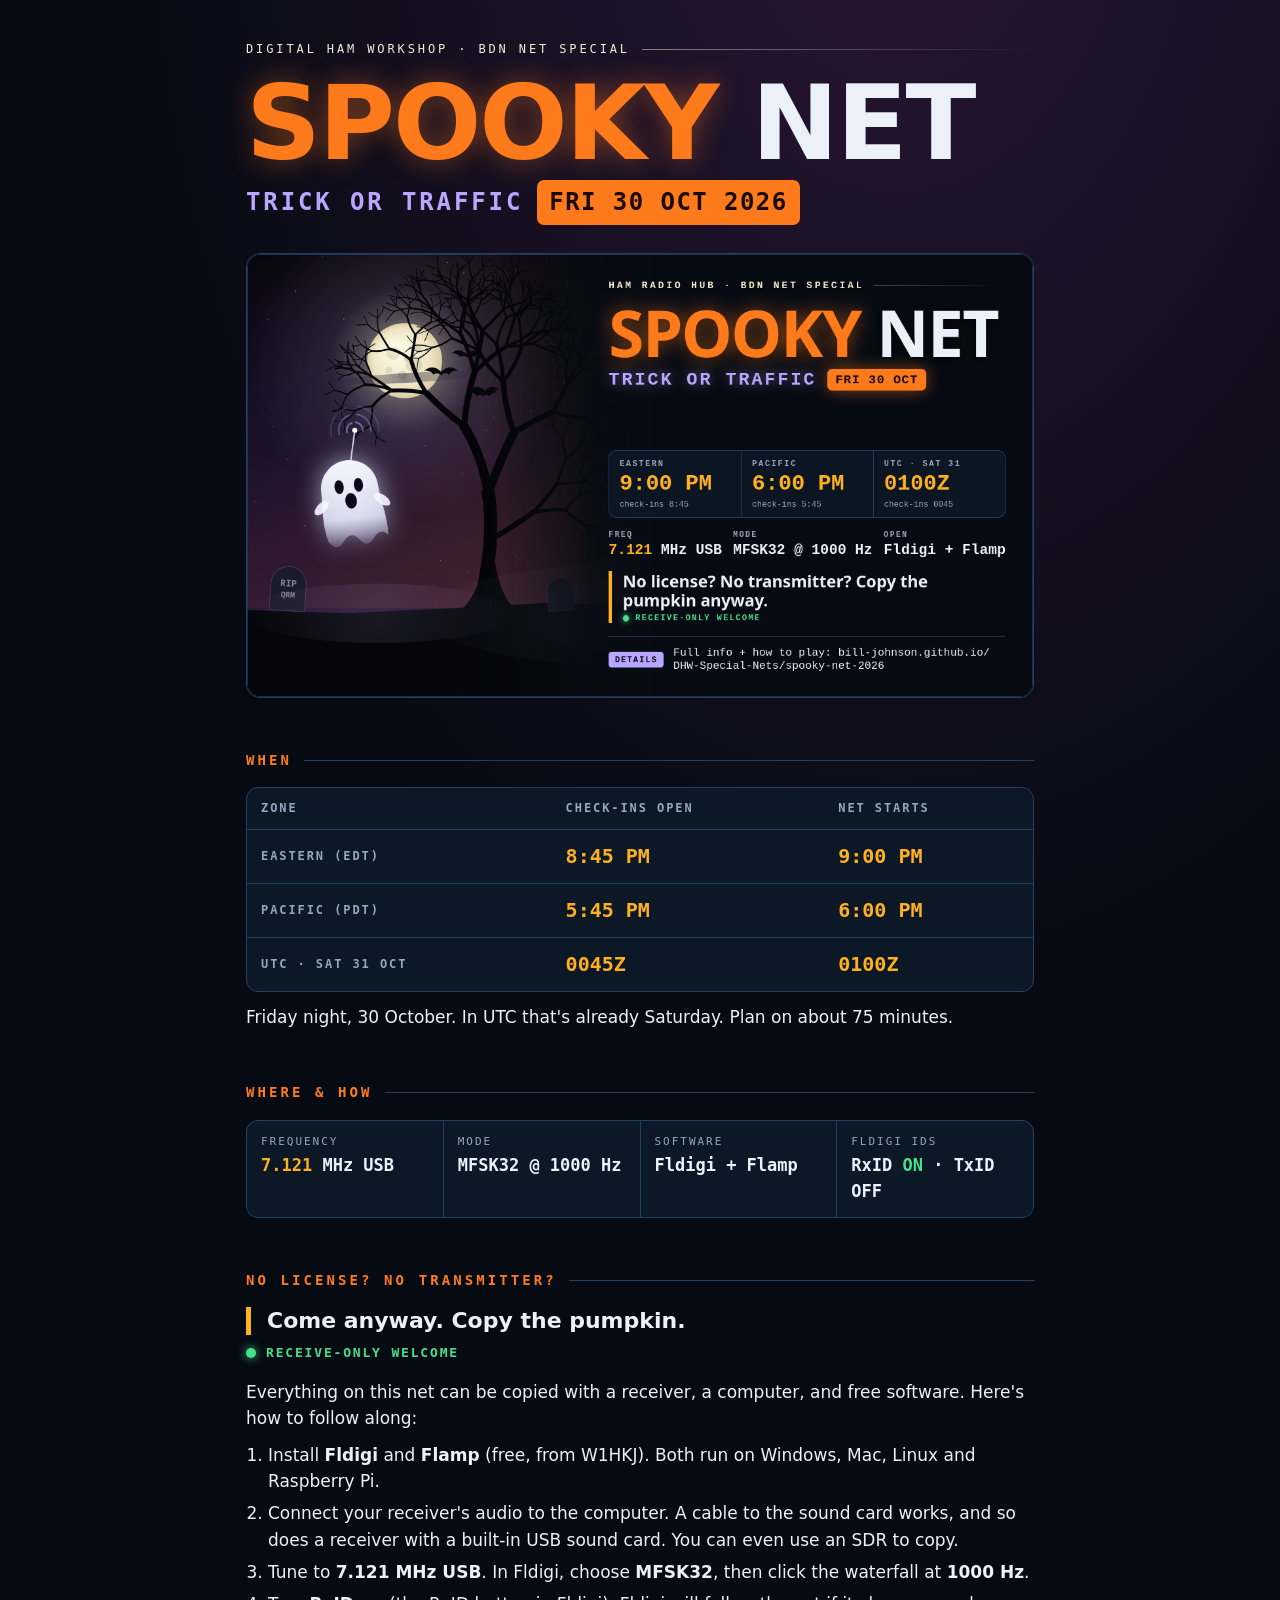
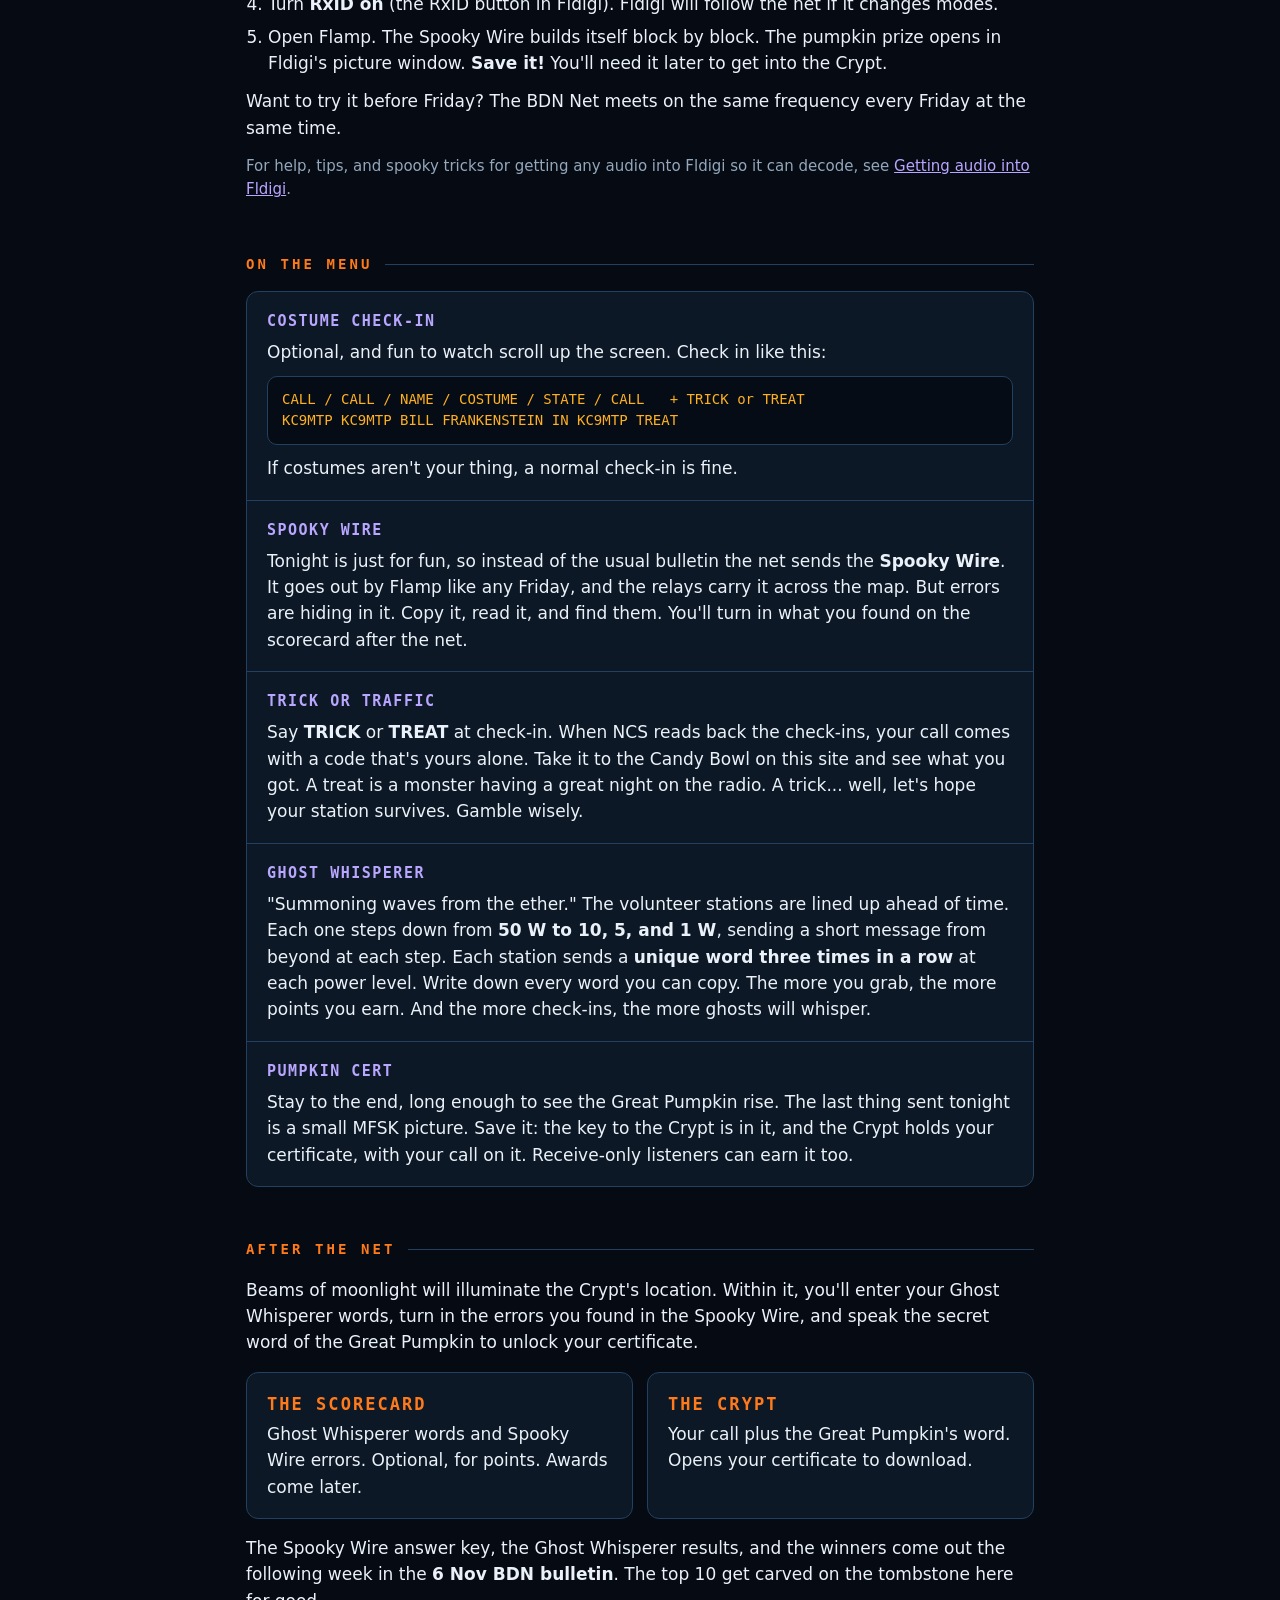
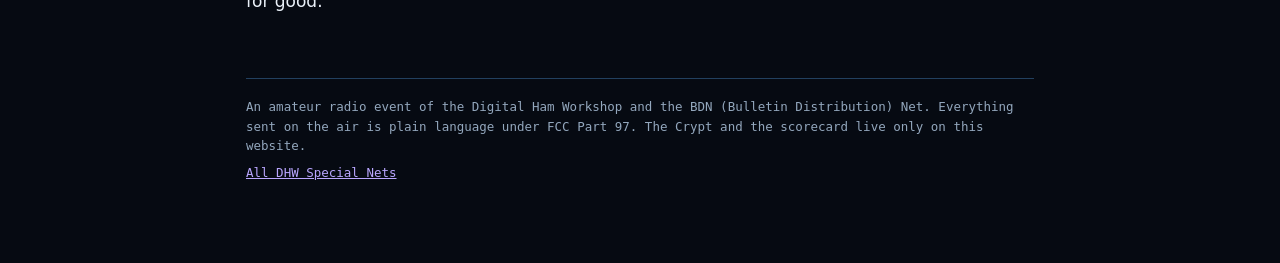
==== commit eb3575eb: "Event page: Trick or Traffic is the Candy Bowl; winners in 6 Nov bulletin, top 10 on the tombstone C" ====
--- a/spooky-net-2026/index.html
+++ b/spooky-net-2026/index.html
@@ -69,7 +69,7 @@
   </div>
   <div class="seg">
     <h3>Trick or Traffic</h3>
-    <p>Say <b>TRICK</b> or <b>TREAT</b> at check-in. A treat is a small file sent just to you. A trick is a task card you have to finish before the net closes. Gamble wisely.</p>
+    <p>Say <b>TRICK</b> or <b>TREAT</b> at check-in. When NCS reads back the check-ins, your call comes with a code that's yours alone. Take it to the Candy Bowl on this site and see what you got. A treat is a monster having a great night on the radio. A trick... well, let's hope your station survives. Gamble wisely.</p>
   </div>
   <div class="seg">
     <h3>Ghost Whisperer</h3>
@@ -90,7 +90,7 @@
   </div>
 </div>
 <div id="shadow" class="moon" style="margin-top:16px">The Crypt is still in shadow. The moon rises when the Great Pumpkin does, at the end of the net on Friday night.</div>
-<p style="margin-top:16px">The Spooky Wire answer key, the Ghost Whisperer results, and the awards come out the following week.</p>
+<p style="margin-top:16px">The Spooky Wire answer key, the Ghost Whisperer results, and the winners come out the following week in the <b>6 Nov BDN bulletin</b>. The top 10 get carved on the tombstone here for good.</p>
 
 <footer>
   <p>An amateur radio event of the Digital Ham Workshop and the BDN (Bulletin Distribution) Net. Everything sent on the air is plain language under FCC Part 97. The Crypt and the scorecard live only on this website.</p>
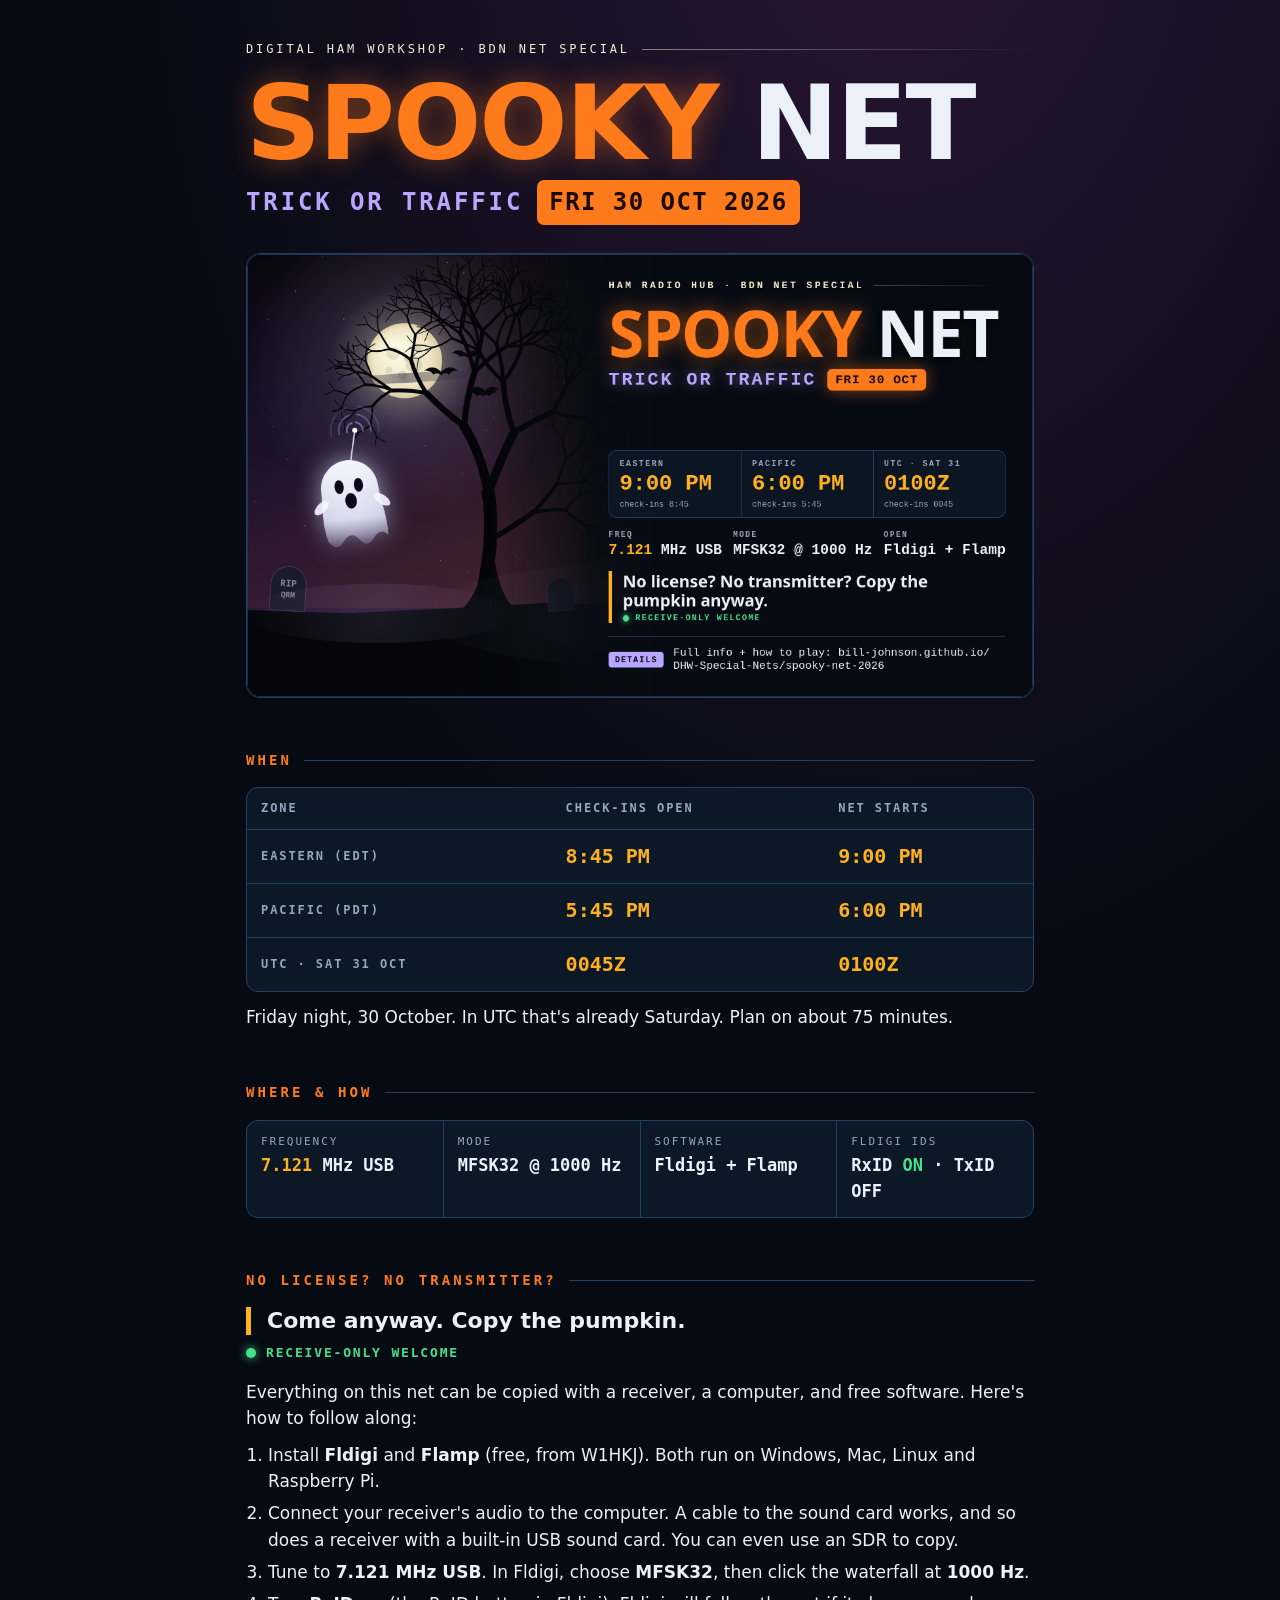
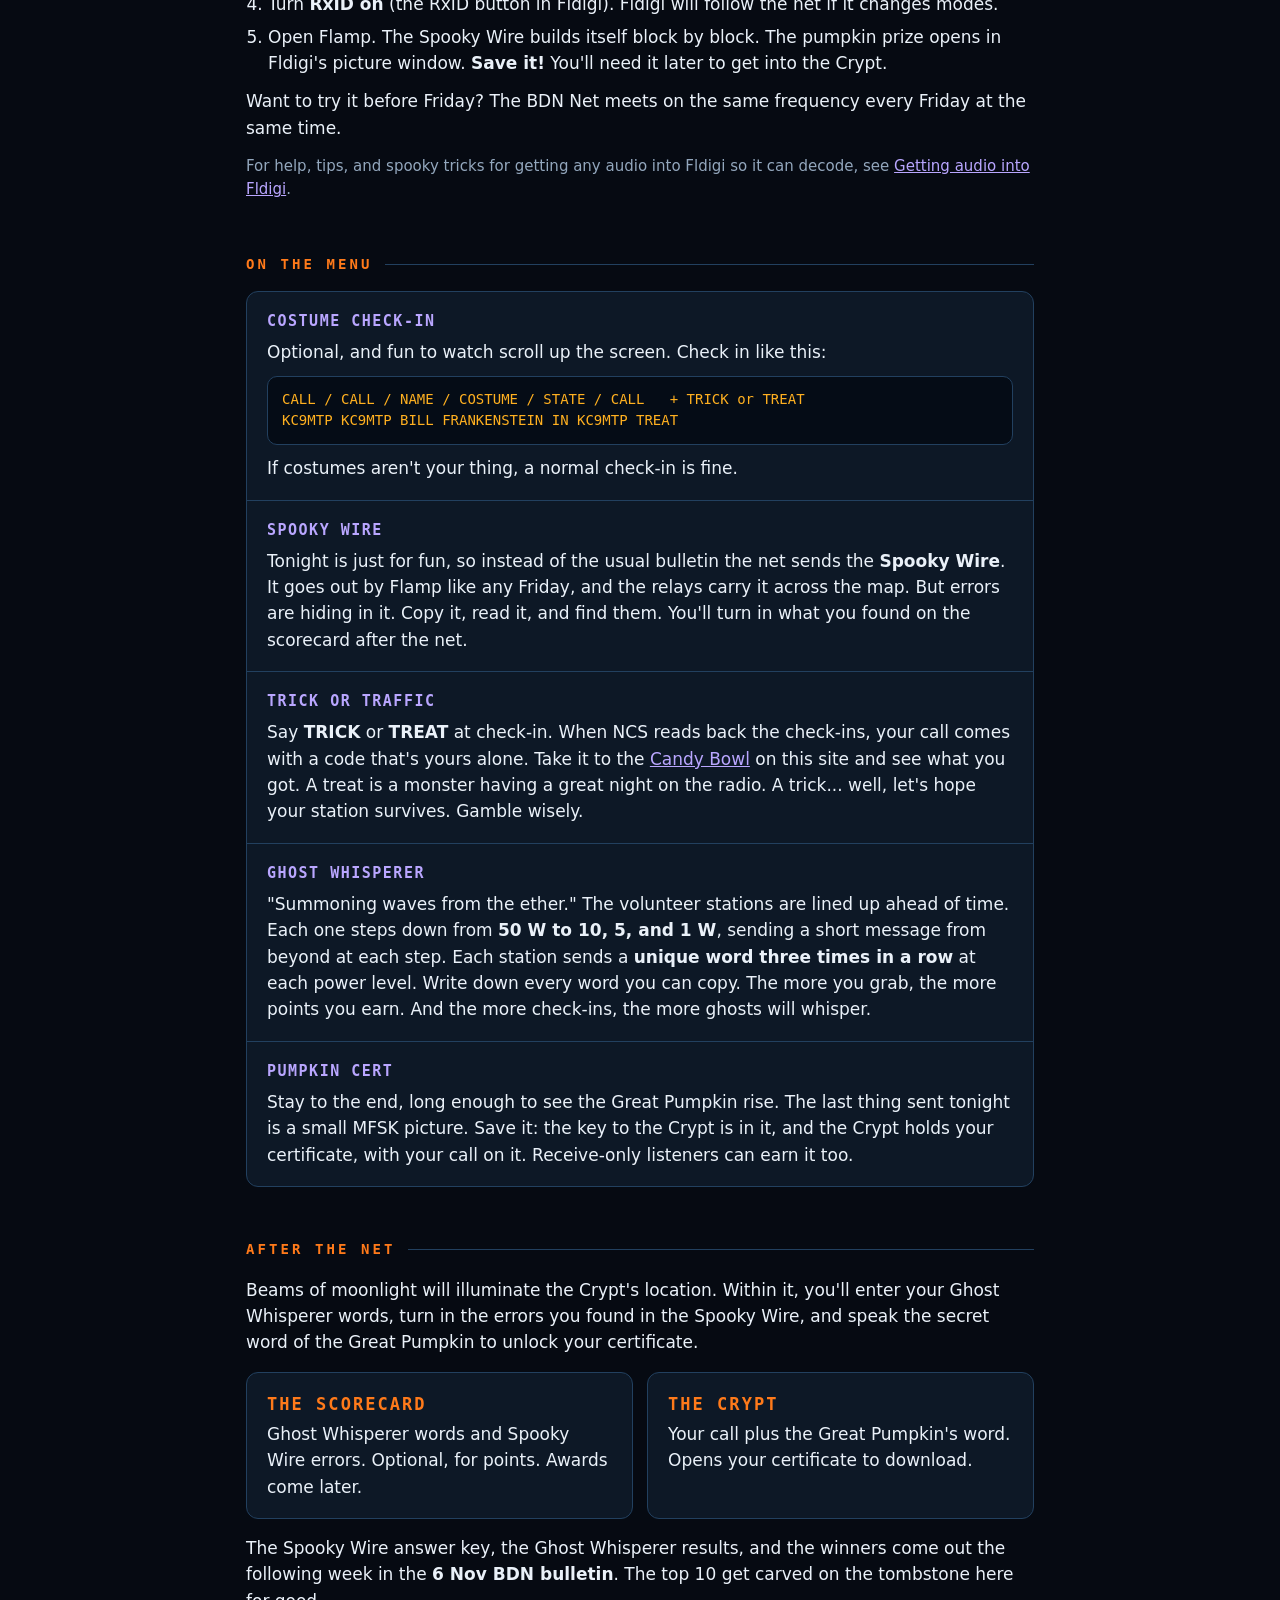
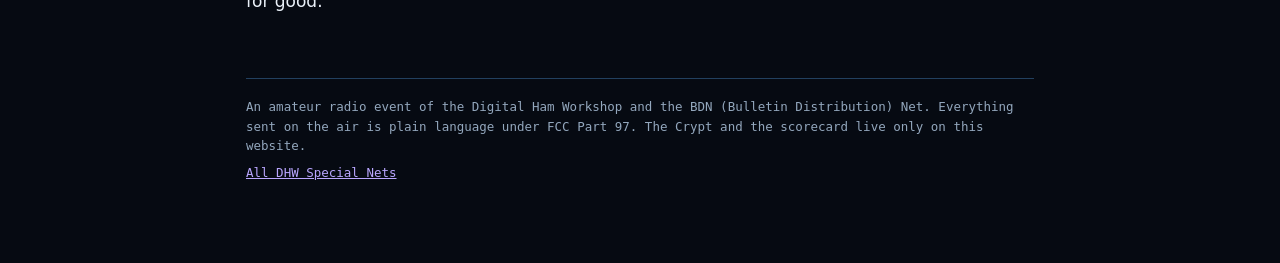
==== commit 5bbebcaf: "Candy Bowl: candy.html opens sealed trick/treat pictures by call + code 61 hash-named cards in spook" ====
--- a/spooky-net-2026/index.html
+++ b/spooky-net-2026/index.html
@@ -69,7 +69,7 @@
   </div>
   <div class="seg">
     <h3>Trick or Traffic</h3>
-    <p>Say <b>TRICK</b> or <b>TREAT</b> at check-in. When NCS reads back the check-ins, your call comes with a code that's yours alone. Take it to the Candy Bowl on this site and see what you got. A treat is a monster having a great night on the radio. A trick... well, let's hope your station survives. Gamble wisely.</p>
+    <p>Say <b>TRICK</b> or <b>TREAT</b> at check-in. When NCS reads back the check-ins, your call comes with a code that's yours alone. Take it to the <a href="candy.html">Candy Bowl</a> on this site and see what you got. A treat is a monster having a great night on the radio. A trick... well, let's hope your station survives. Gamble wisely.</p>
   </div>
   <div class="seg">
     <h3>Ghost Whisperer</h3>
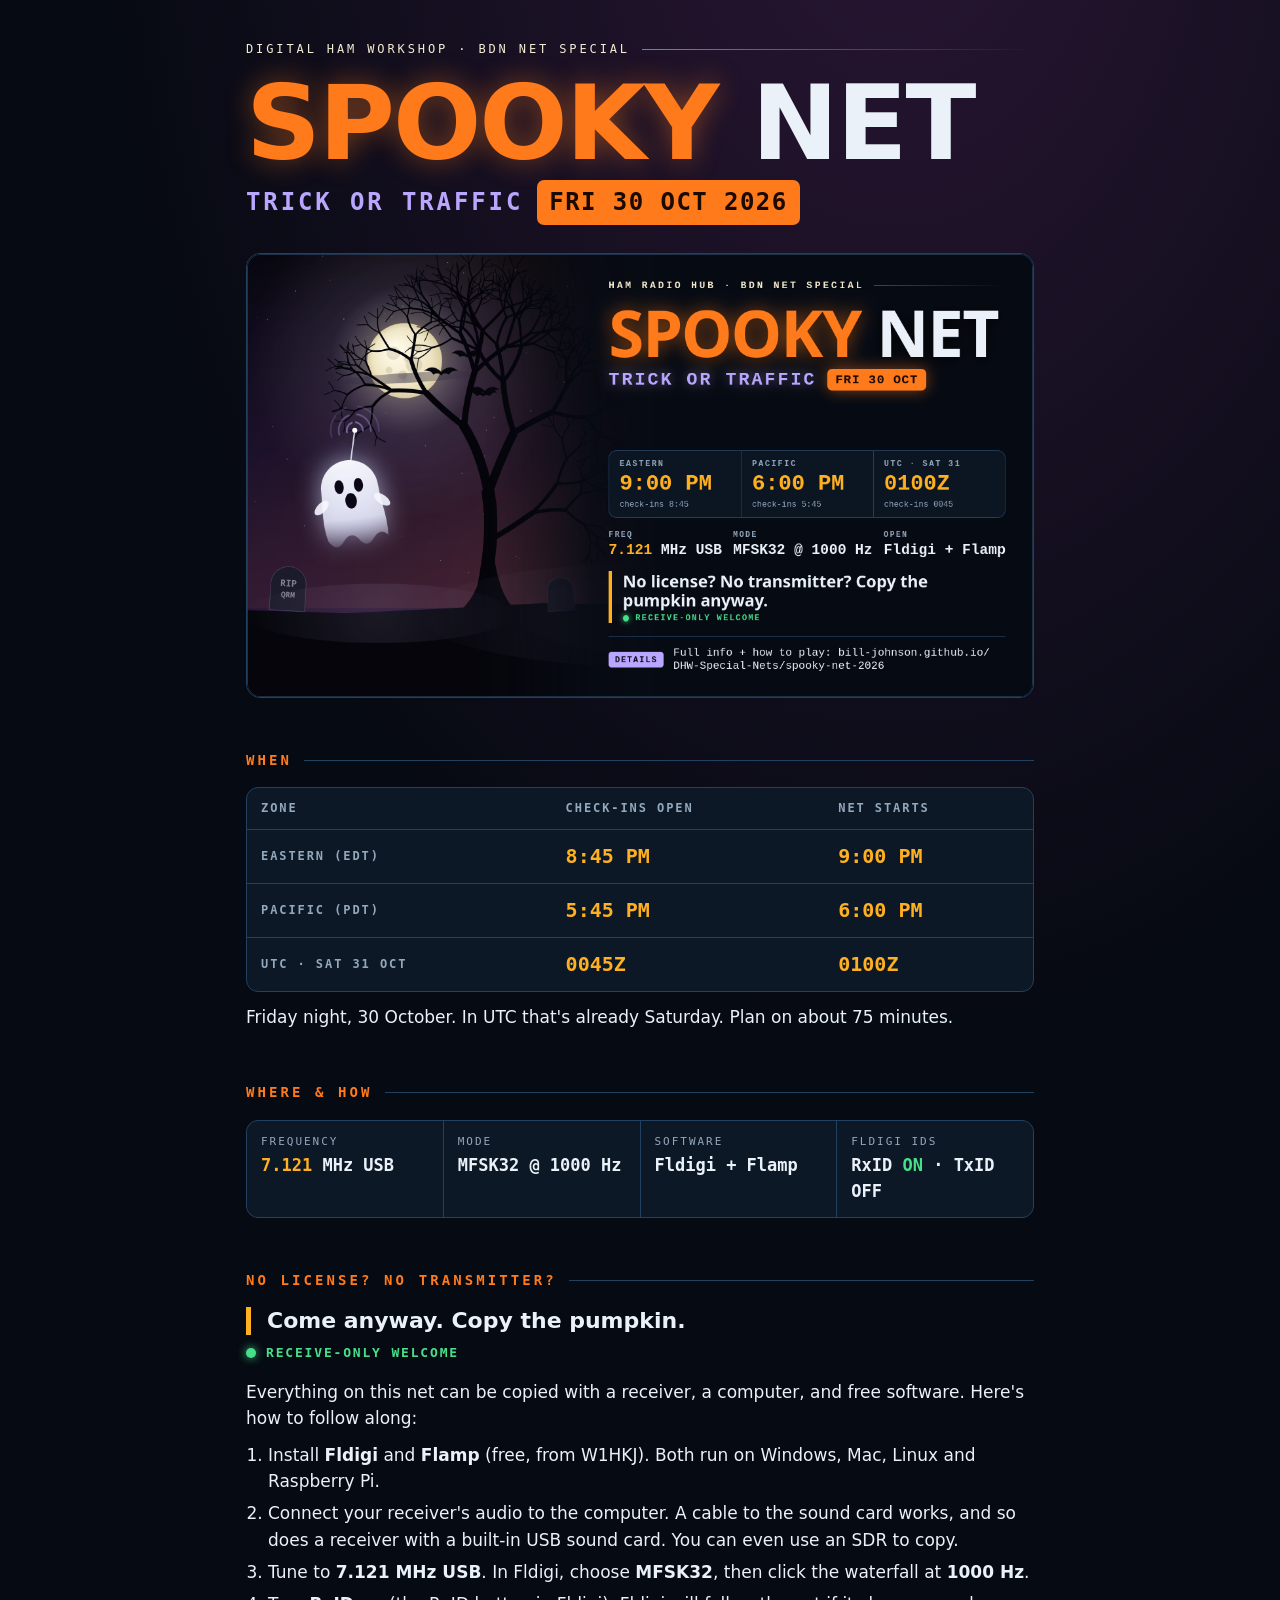
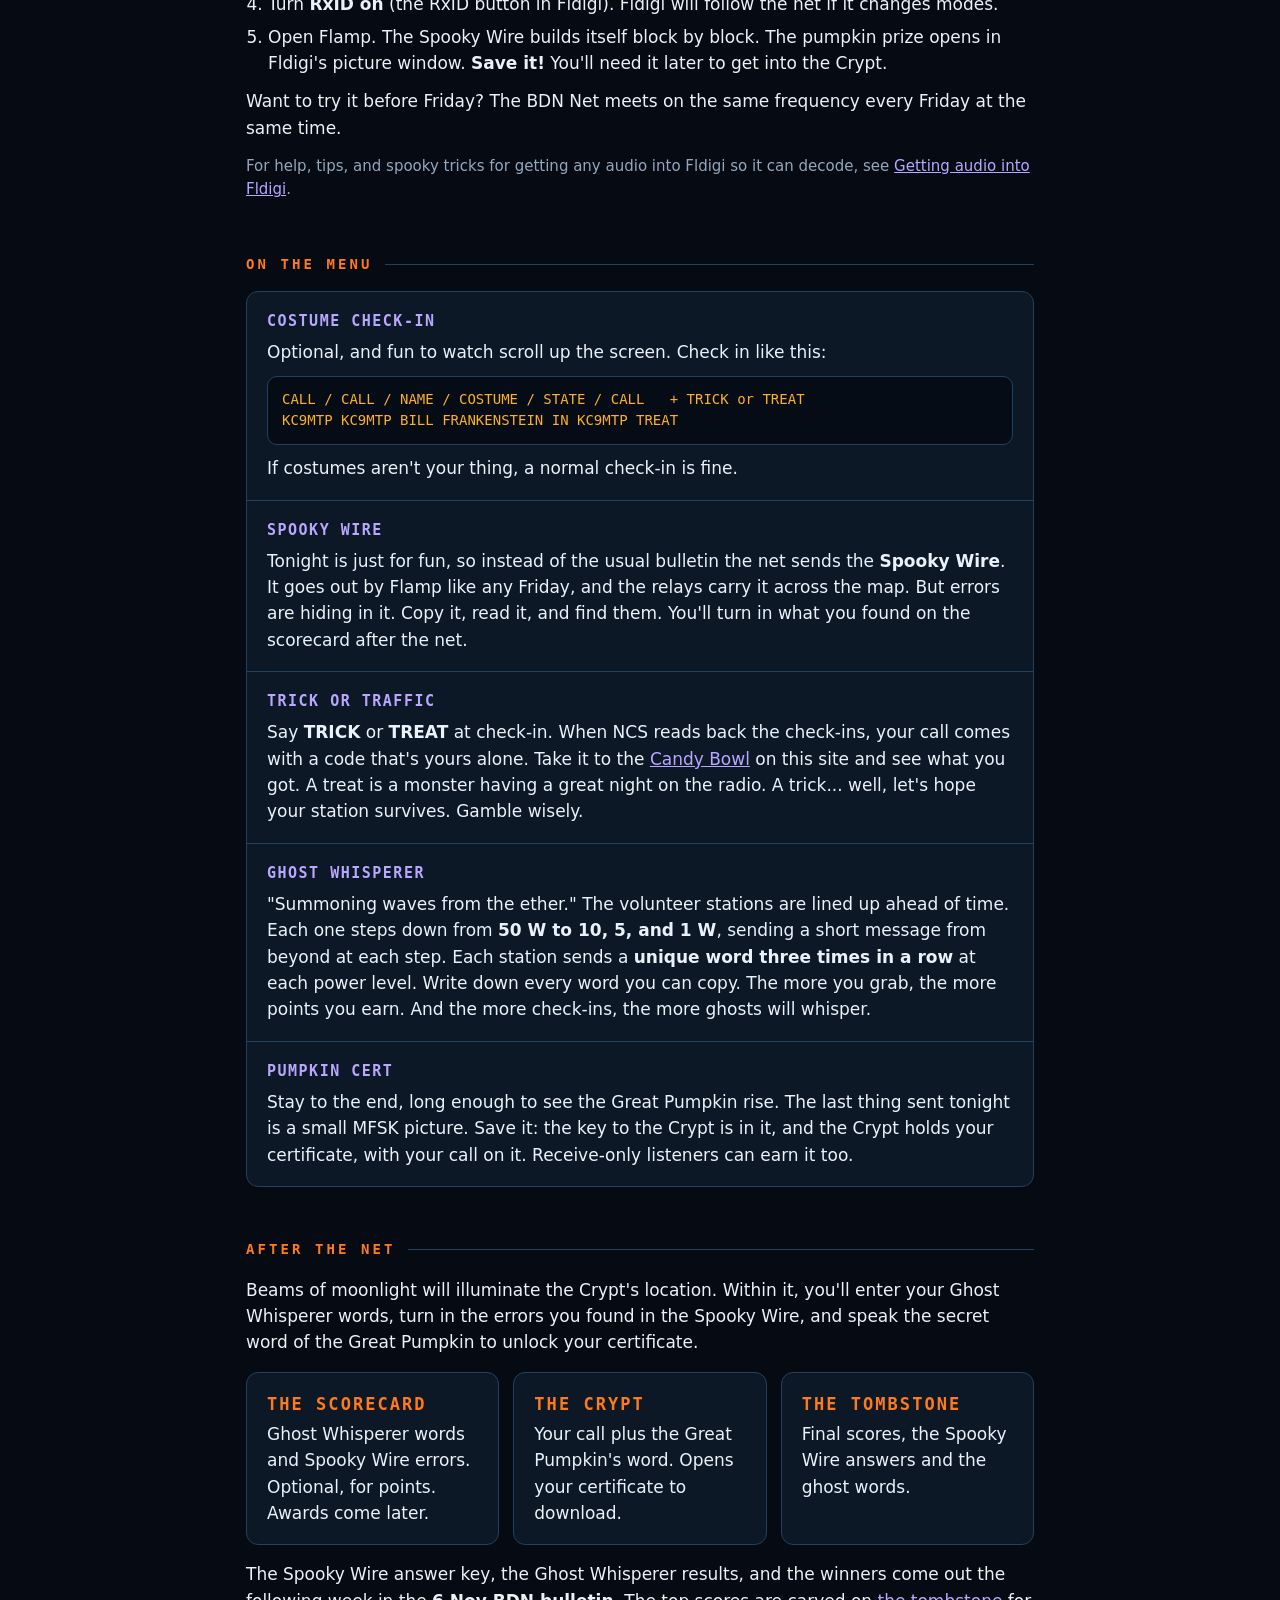
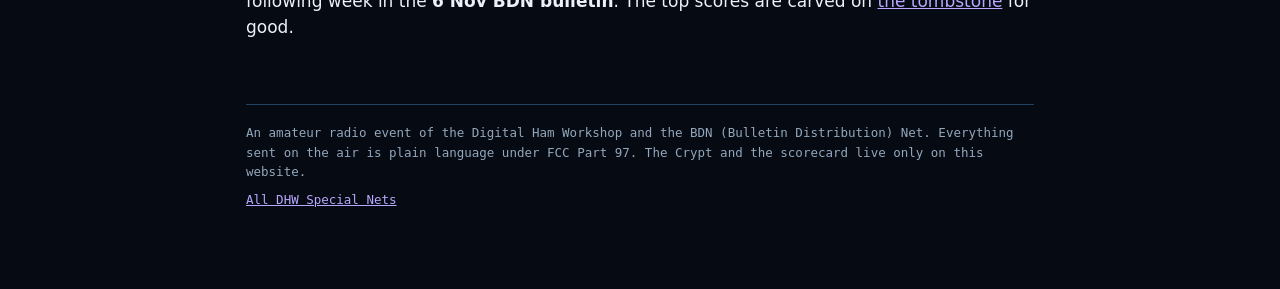
==== commit 59def567: "Spooky Net 2026 results: tombstone page (top 5) + link from event page Co-Authored-By: Claude Opus 5" ====
--- a/spooky-net-2026/index.html
+++ b/spooky-net-2026/index.html
@@ -87,10 +87,11 @@
   <div class="doors">
     <a class="door" href="scorecard.html"><b>The Scorecard</b>Ghost Whisperer words and Spooky Wire errors. Optional, for points. Awards come later.</a>
     <a class="door" href="crypt.html"><b>The Crypt</b>Your call plus the Great Pumpkin's word. Opens your certificate to download.</a>
+    <a class="door" href="tombstone.html"><b>The Tombstone</b>Final scores, the Spooky Wire answers and the ghost words.</a>
   </div>
 </div>
 <div id="shadow" class="moon" style="margin-top:16px">The Crypt is still in shadow. The moon rises when the Great Pumpkin does, at the end of the net on Friday night.</div>
-<p style="margin-top:16px">The Spooky Wire answer key, the Ghost Whisperer results, and the winners come out the following week in the <b>6 Nov BDN bulletin</b>. The top 10 get carved on the tombstone here for good.</p>
+<p style="margin-top:16px">The Spooky Wire answer key, the Ghost Whisperer results, and the winners come out the following week in the <b>6 Nov BDN bulletin</b>. The top scores are carved on <a href="tombstone.html">the tombstone</a> for good.</p>
 
 <footer>
   <p>An amateur radio event of the Digital Ham Workshop and the BDN (Bulletin Distribution) Net. Everything sent on the air is plain language under FCC Part 97. The Crypt and the scorecard live only on this website.</p>
@@ -110,5 +111,7 @@
   }
 })();
 </script>
+<!-- Page counts only (GoatCounter: no cookies, nothing you type). -->
+<script data-goatcounter="https://dhwspecialnets.goatcounter.com/count" async src="//gc.zgo.at/count.js"></script>
 </body>
 </html>
